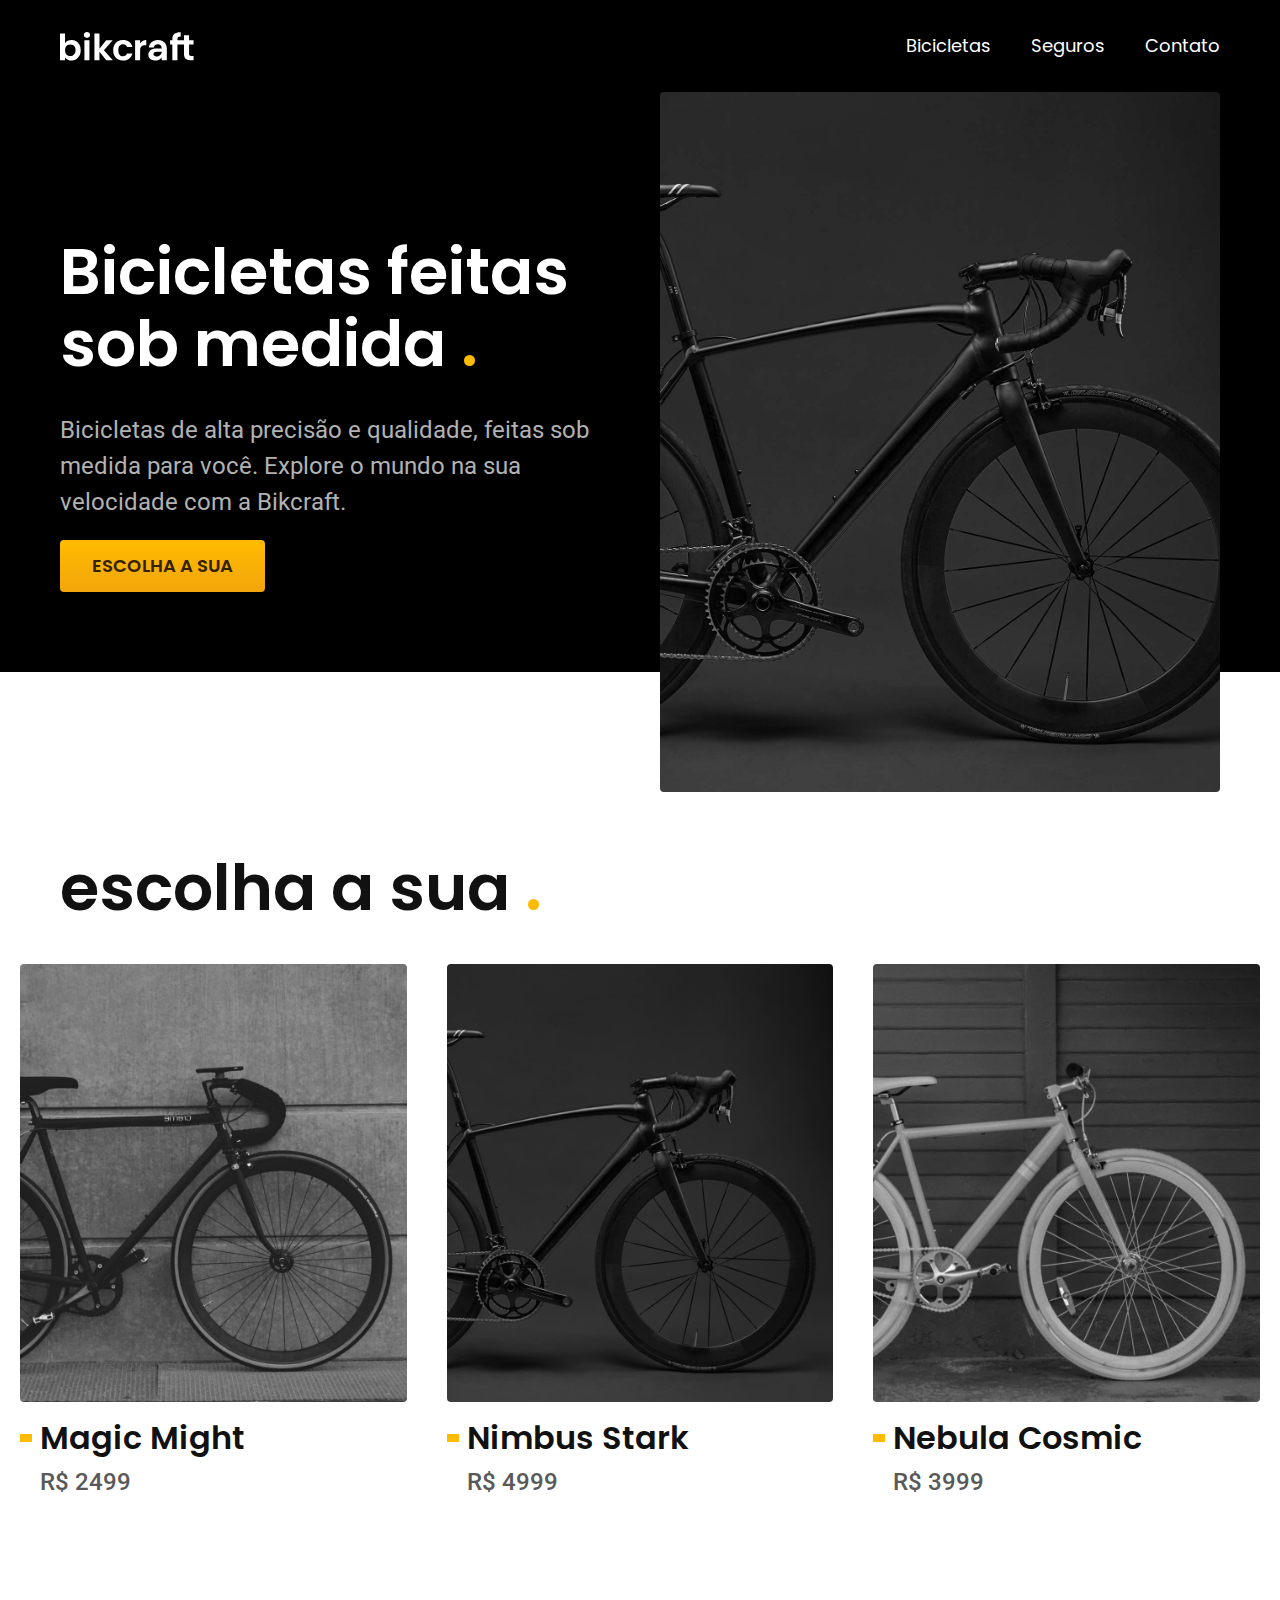
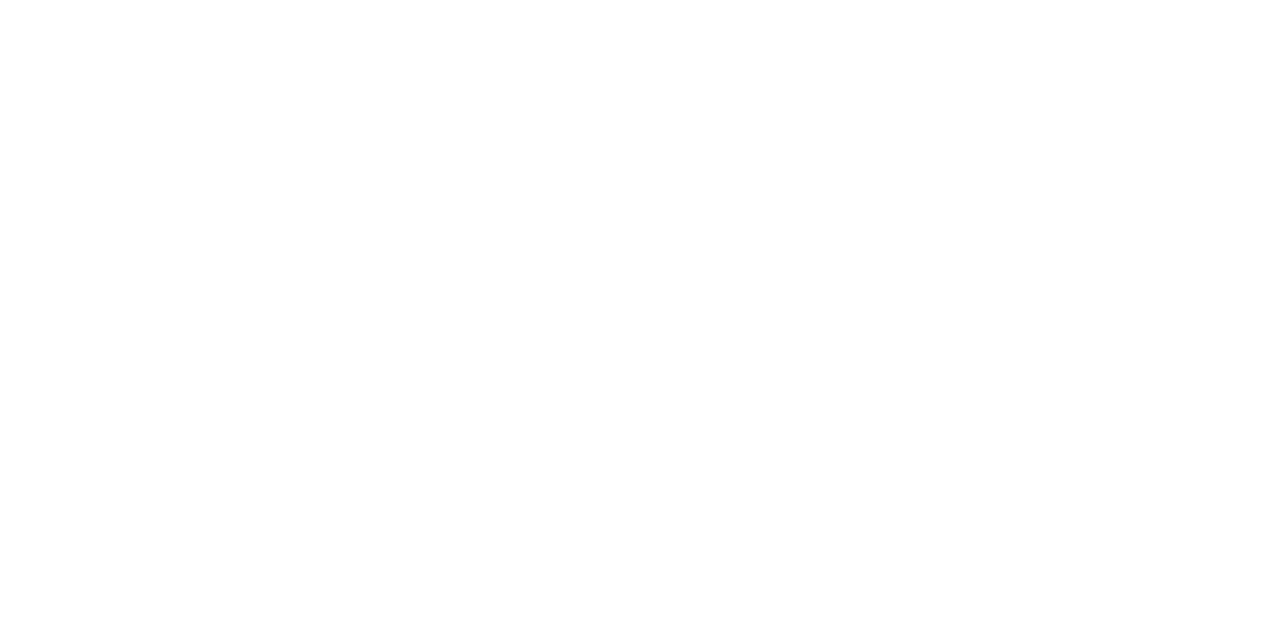
==== index.html @ fbe7e343 "bicicletas-lista & container" ====
<!DOCTYPE html>
<html lang="pt-br">

<head>
  <meta charset="UTF-8">
  <meta http-equiv="X-UA-Compatible" content="IE=edge">
  <meta name="viewport" content="width=device-width, initial-scale=1.0">
  <title>Bikcraft - Bicicletas Elétricas</title>
  <meta name="description" content="Bicicletas elétricas de alta precisão e qualidade, feitas sob medida para você. Explore o mundo na sua velocidade com a Bikcraft.">

  <link rel="stylesheet" href="./css/style.css">

  <link rel="preconnect" href="https://fonts.googleapis.com">
  <link rel="preconnect" href="https://fonts.gstatic.com" crossorigin>
  <link href="https://fonts.googleapis.com/css2?family=Poppins:wght@400;600&family=Roboto:wght@400;500&display=swap" rel="stylesheet">
</head>

<body>
  <header class="header-bg">
    <div class="header container">
      <a href="./">
        <img src="./svg-patrocinio/bikcraft.svg" alt="bikcraft">
      </a>

      <nav aria-label="primaria">
        <ul class="header-menu font-1-m cor-0">
          <li><a href="./bicicletas.html">Bicicletas</a></li>
          <li><a href="./seguros.html">Seguros</a></li>
          <li><a href="./contato.html">Contato</a></li>
        </ul>
      </nav>
    </div>
  </header>

  <main class="introducao-bg">
    <div class="introducao container">
      <div class="introducao-conteudo">
        <h1 class="font-1-xxl cor-0">Bicicletas feitas sob medida <span class="cor-p1">.</span></h1>
        <p class="font-2-l cor-5">Bicicletas de alta precisão e qualidade, feitas sob medida para você. Explore o mundo na sua velocidade com a Bikcraft.</p>
        <a class="botao" href="./bicicletas.html">Escolha a sua</a>
      </div>
      <div>
        <img src="./img-intro/introducao.jpg" alt="Bicicleta elétrica preta">
      </div>
    </div>
  </main>

  <article class="bicicletas-lista">
    <h2 class="container font-1-xxl">escolha a sua <span class="cor-p1">.</span></h2>

    <ul>
      <li>
        <a href="./bicicletas/magic.html">
          <img src="./img-bicicletas/img-bicicletas-home/magic-home.jpg" alt="Bicicleta preta">
          <h3 class="font-1-xl">Magic Might</h3>
          <span class="font-2-m cor-8">R$ 2499</span>
        </a>
      </li>

      <li>
        <a href="./bicicletas/nimbus.html">
          <img src="./img-bicicletas/img-bicicletas-home/nimbus-home.jpg" alt="Bicicleta preta">
          <h3 class="font-1-xl">Nimbus Stark</h3>
          <span class="font-2-m cor-8">R$ 4999</span>
        </a>
      </li>

      <li>
        <a href="./bicicletas/nebula.html">
          <img src="./img-bicicletas/img-bicicletas-home/nebula-home.jpg" alt="Bicicleta preta">
          <h3 class="font-1-xl">Nebula Cosmic</h3>
          <span class="font-2-m cor-8">R$ 3999</span>
        </a>
      </li>
    </ul>
  </article>


</body>

</html>
---- css/style.css ----
@import url(./global/global.css);
@import url(./utilidades/tipografia.css);
@import url(./utilidades/cores.css);
@import url(./global/header.css);
@import url(./home/introducao.css);
@import url(./utilidades/componentes.css);
@import url(./bicicletas/bicicletas-lista.css);
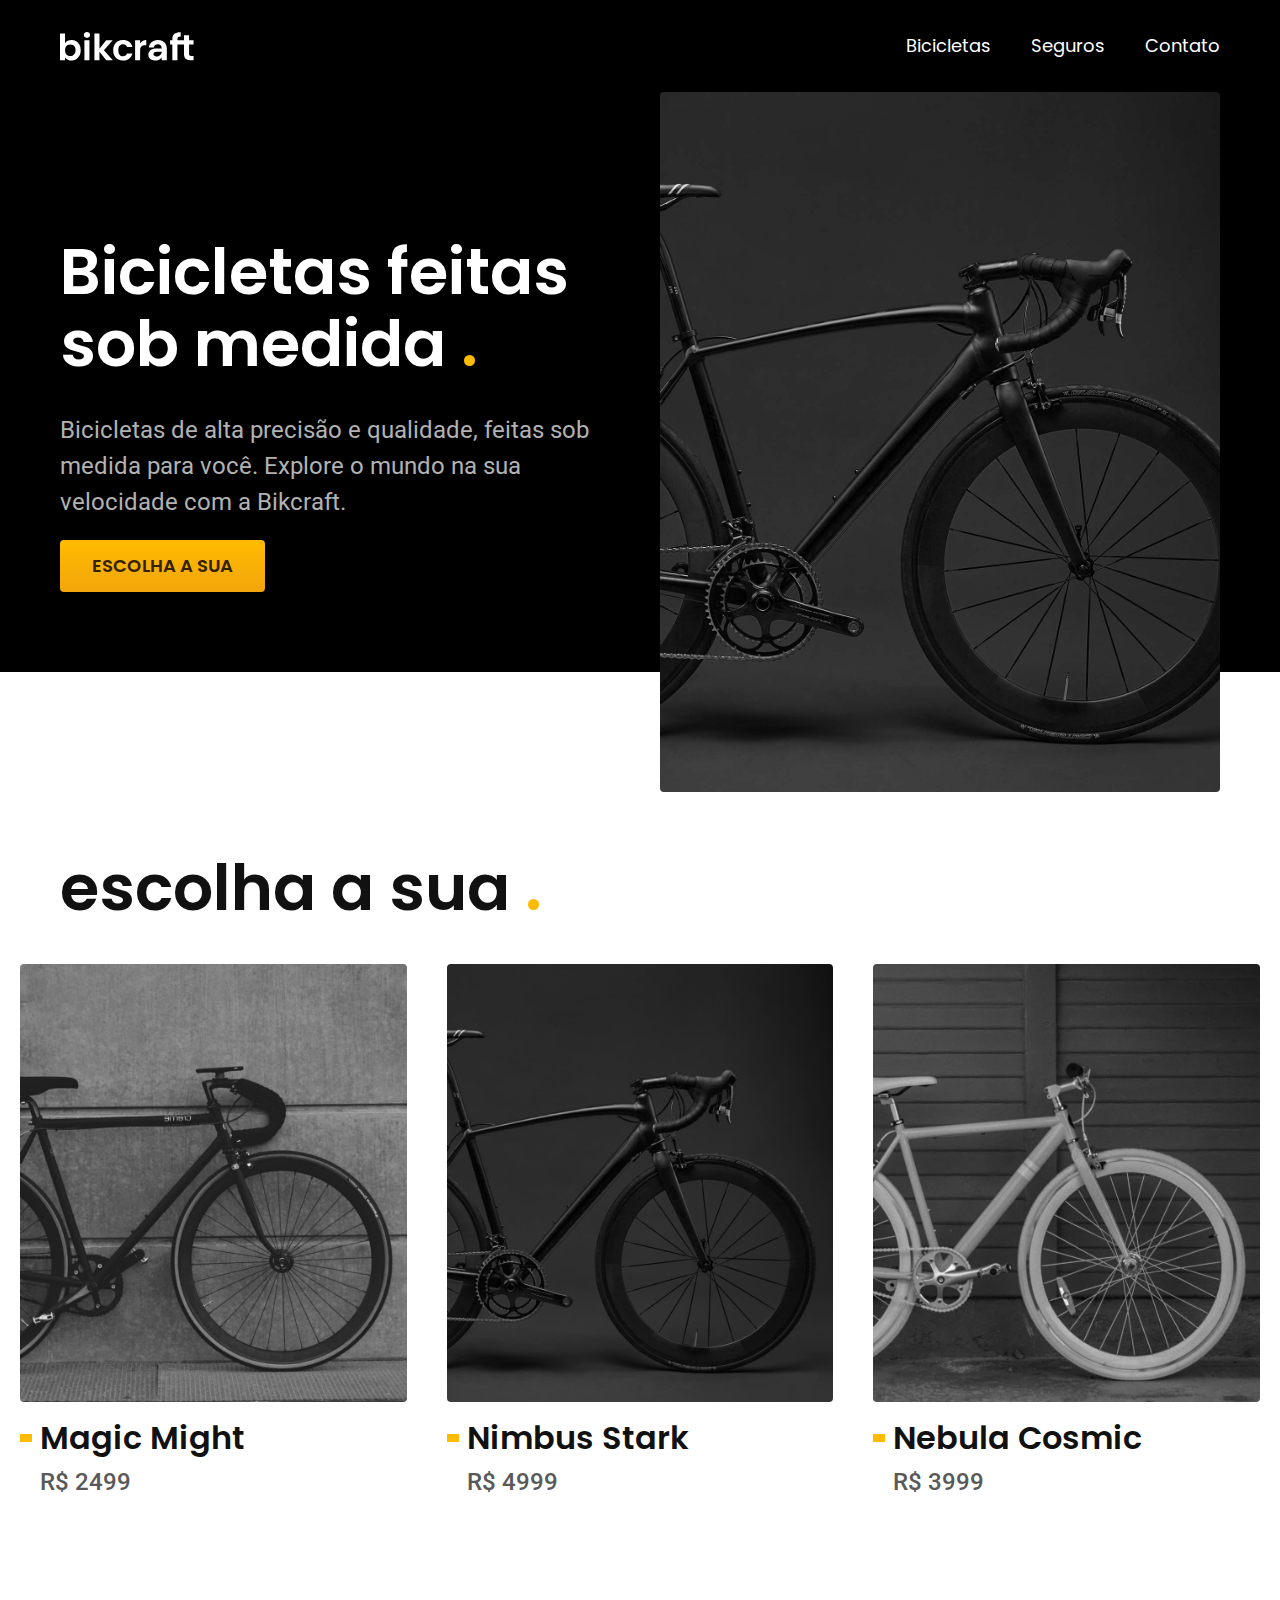
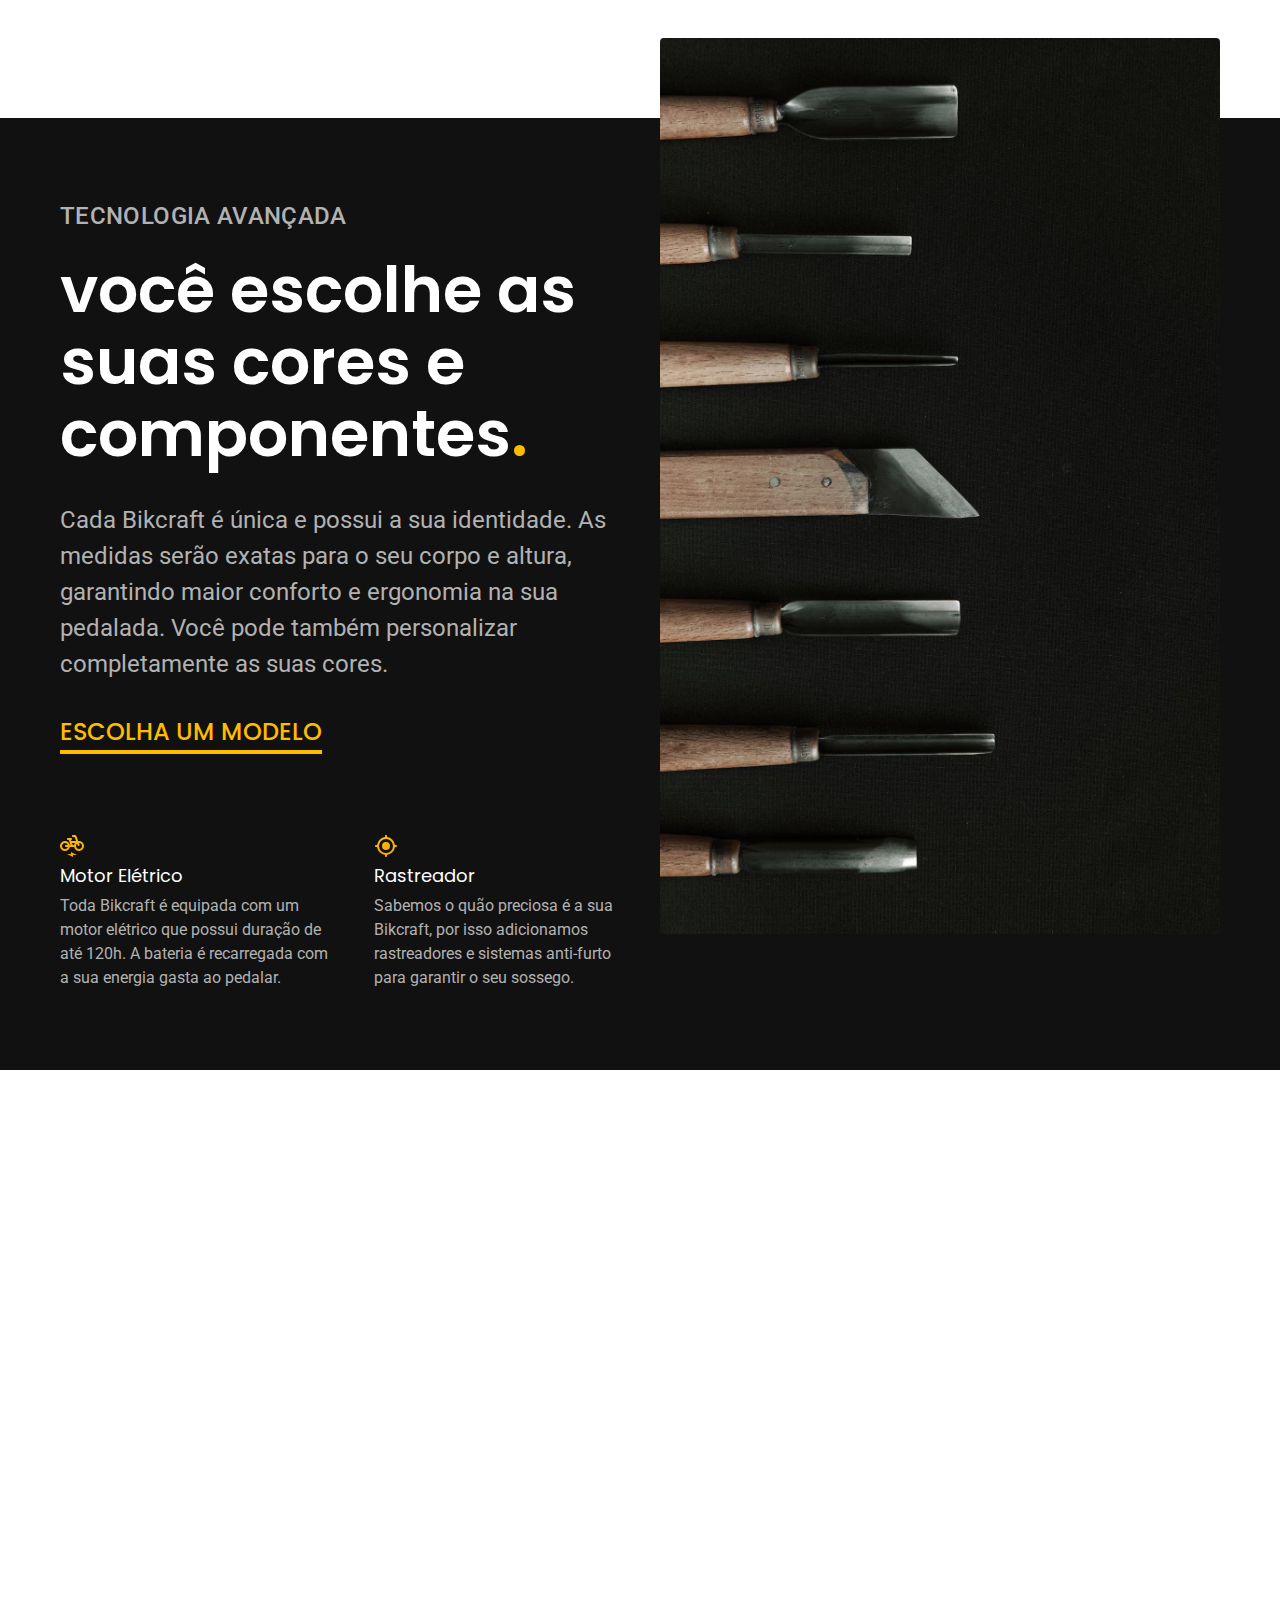
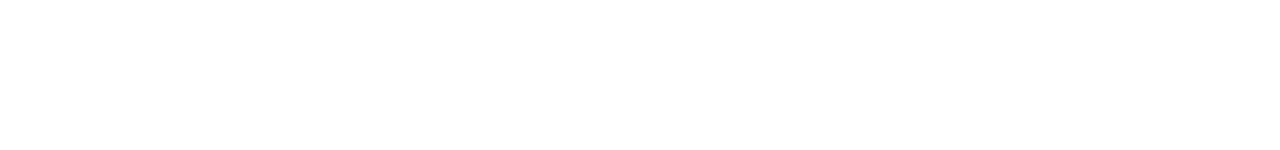
==== commit f34f4478: "tecnologia-1&2" ====
--- a/index.html
+++ b/index.html
@@ -75,6 +75,33 @@
     </ul>
   </article>
 
+  <article class="tecnologia-bg">
+    <div class="tecnologia container">
+      <div class="tecnologia-conteudo">
+        <span class="font-2-l-b cor-5">Tecnologia Avançada</span>
+        <h2 class="font-1-xxl cor-0">você escolhe as suas cores e componentes<span class="cor-p1">.</span></h2>
+        <p class="font-2-l cor-5">Cada Bikcraft é única e possui a sua identidade. As medidas serão exatas para o seu corpo e altura, garantindo maior conforto e ergonomia na sua pedalada. Você pode também personalizar completamente as suas cores.</p>
+        <a class="link" href="./bicicletas.html">Escolha um modelo</a>
+
+        <div class="tecnologia-vantagns">
+          <div>
+            <img src="./svg-icone-vantagens/eletrica.svg" alt="">
+            <h3 class="font-1-m cor-0">Motor Elétrico</h3>
+            <p class="font-2-s cor-5">Toda Bikcraft é equipada com um motor elétrico que possui duração de até 120h. A bateria é recarregada com a sua energia gasta ao pedalar.</p>
+          </div>
+          <div>
+            <img src="./svg-icone-vantagens/rastreador.svg" alt="">
+            <h3 class="font-1-m cor-0">Rastreador</h3>
+            <p class="font-2-s cor-5">Sabemos o quão preciosa é a sua Bikcraft, por isso adicionamos rastreadores e sistemas anti-furto para garantir o seu sossego.</p>
+          </div>
+        </div>
+      </div>
+
+      <div class="tecnologia-imagem">
+        <img src="./img-intro/tecnologia.jpg" alt="">
+      </div>
+    </div>
+  </article>
 
 </body>
 
--- a/css/style.css
+++ b/css/style.css
@@ -5,3 +5,5 @@
 @import url(./home/introducao.css);
 @import url(./utilidades/componentes.css);
 @import url(./bicicletas/bicicletas-lista.css);
+@import url(./home/tecnologia.css);
+
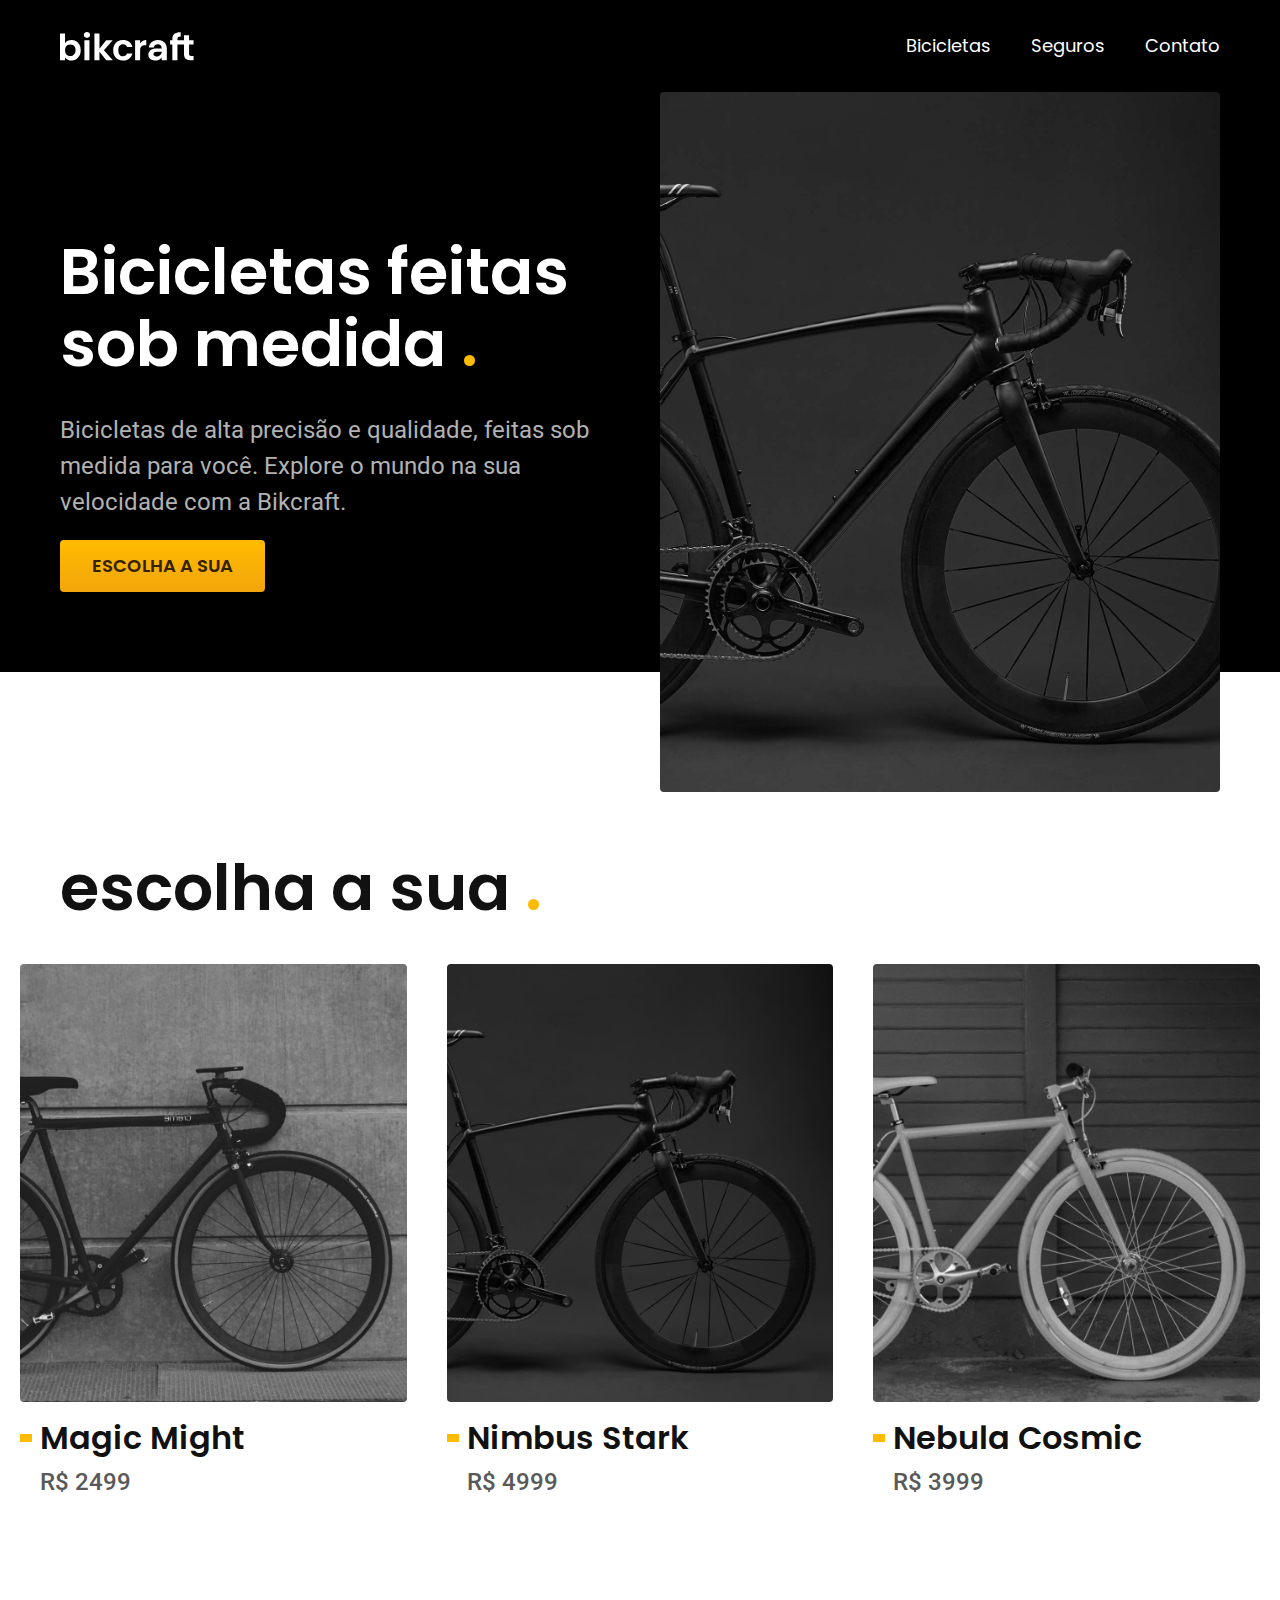
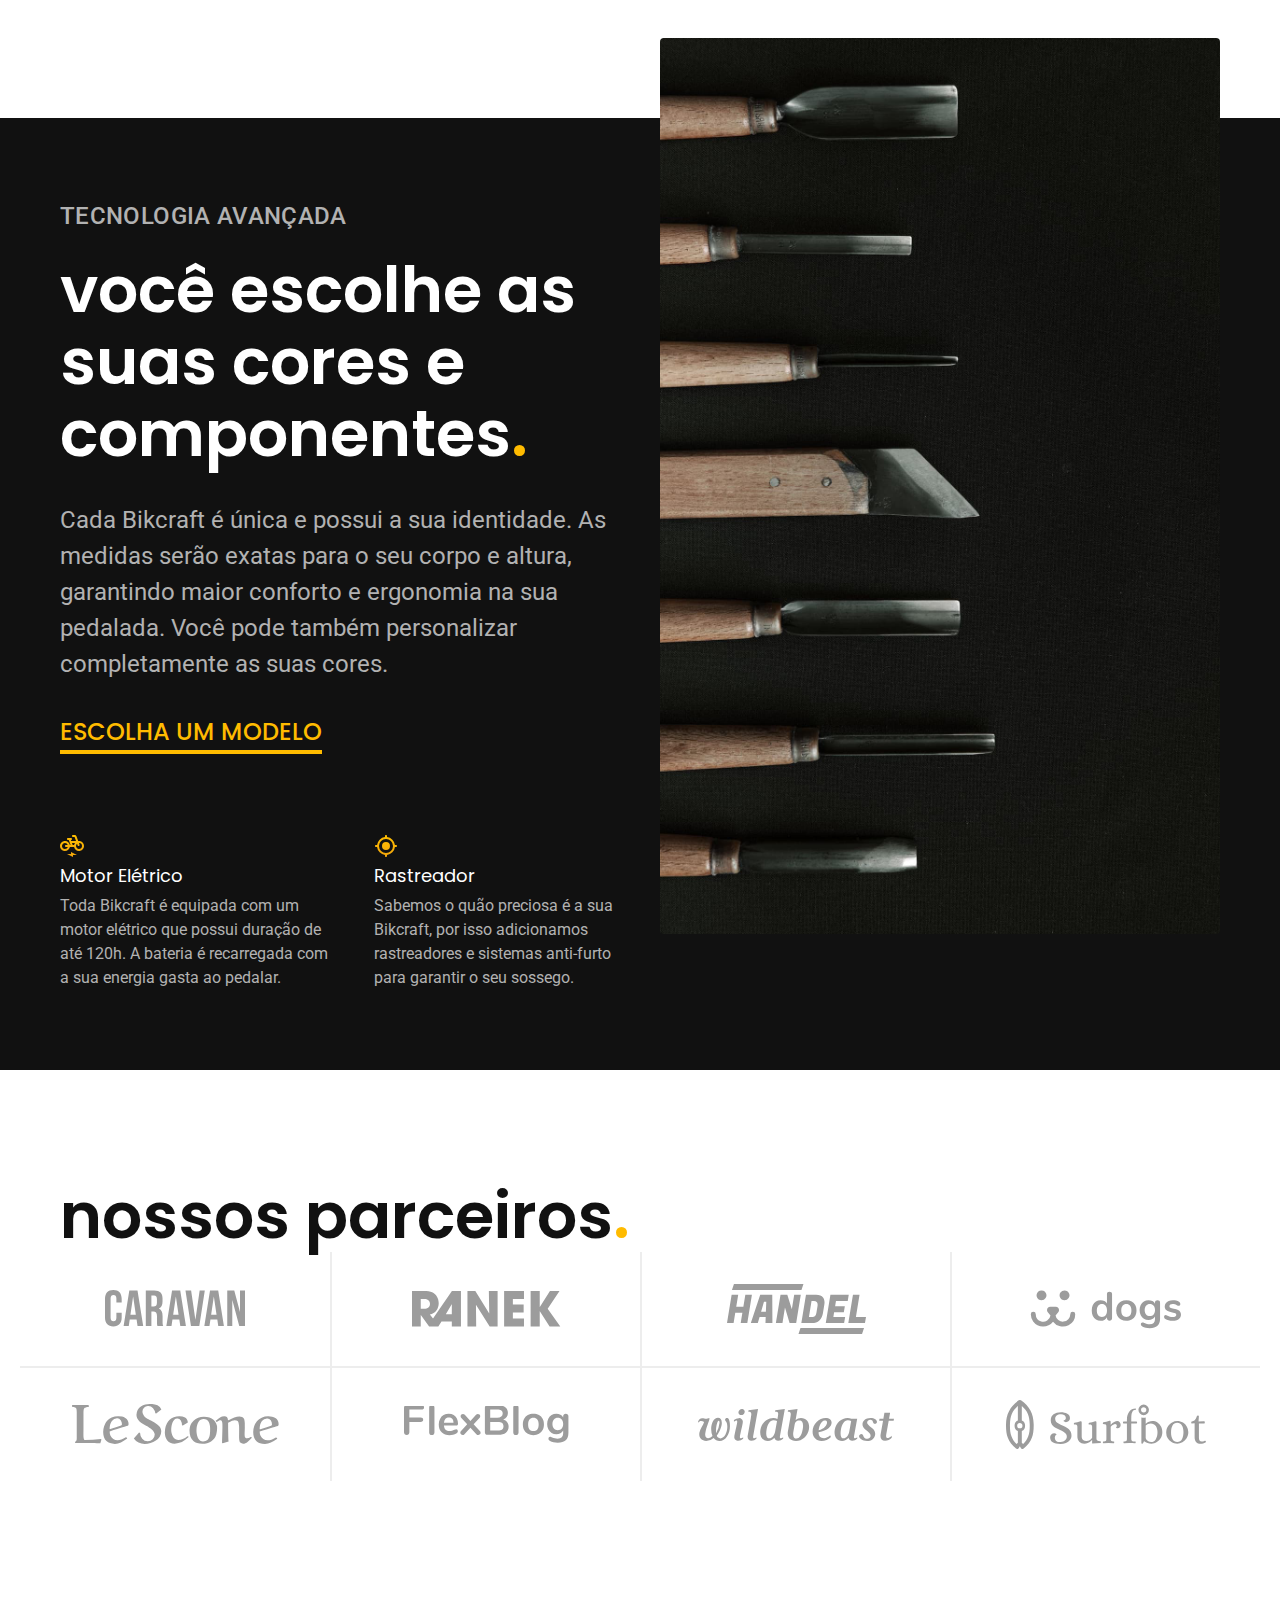
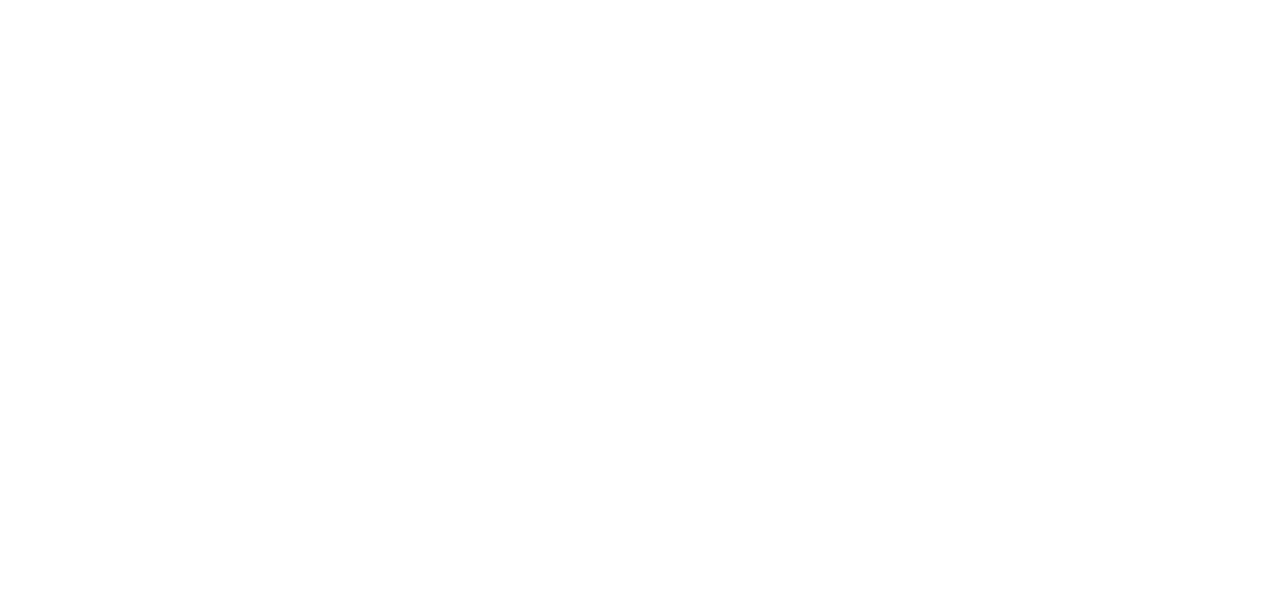
==== commit 219b2aeb: "parceiros" ====
--- a/index.html
+++ b/index.html
@@ -103,6 +103,20 @@
     </div>
   </article>
 
+  <section class="parceiros" aria-label="nossos parceiros">
+    <h2 class="container font-1-xxl">nossos parceiros<span class="cor-p1">.</span></h2>
+    <ul>
+      <li><img src="./svg-patrocinio/caravan.svg" alt="caravan"></li>
+      <li><img src="./svg-patrocinio/ranek.svg" alt="ranek"></li>
+      <li><img src="./svg-patrocinio/handel.svg" alt="handel"></li>
+      <li><img src="./svg-patrocinio/dogs.svg" alt="dogs"></li>
+      <li><img src="./svg-patrocinio/lescone.svg" alt="lescone"></li>
+      <li><img src="./svg-patrocinio/flexblog.svg" alt="flexblog"></li>
+      <li><img src="./svg-patrocinio/wildbeast.svg" alt="wildbeast"></li>
+      <li><img src="./svg-patrocinio/surfbot.svg" alt="surfbot"></li>
+    </ul>
+  </section>
+
 </body>
 
 </html>--- a/css/style.css
+++ b/css/style.css
@@ -6,4 +6,4 @@
 @import url(./utilidades/componentes.css);
 @import url(./bicicletas/bicicletas-lista.css);
 @import url(./home/tecnologia.css);
-
+@import url(./home/parceiros.css);
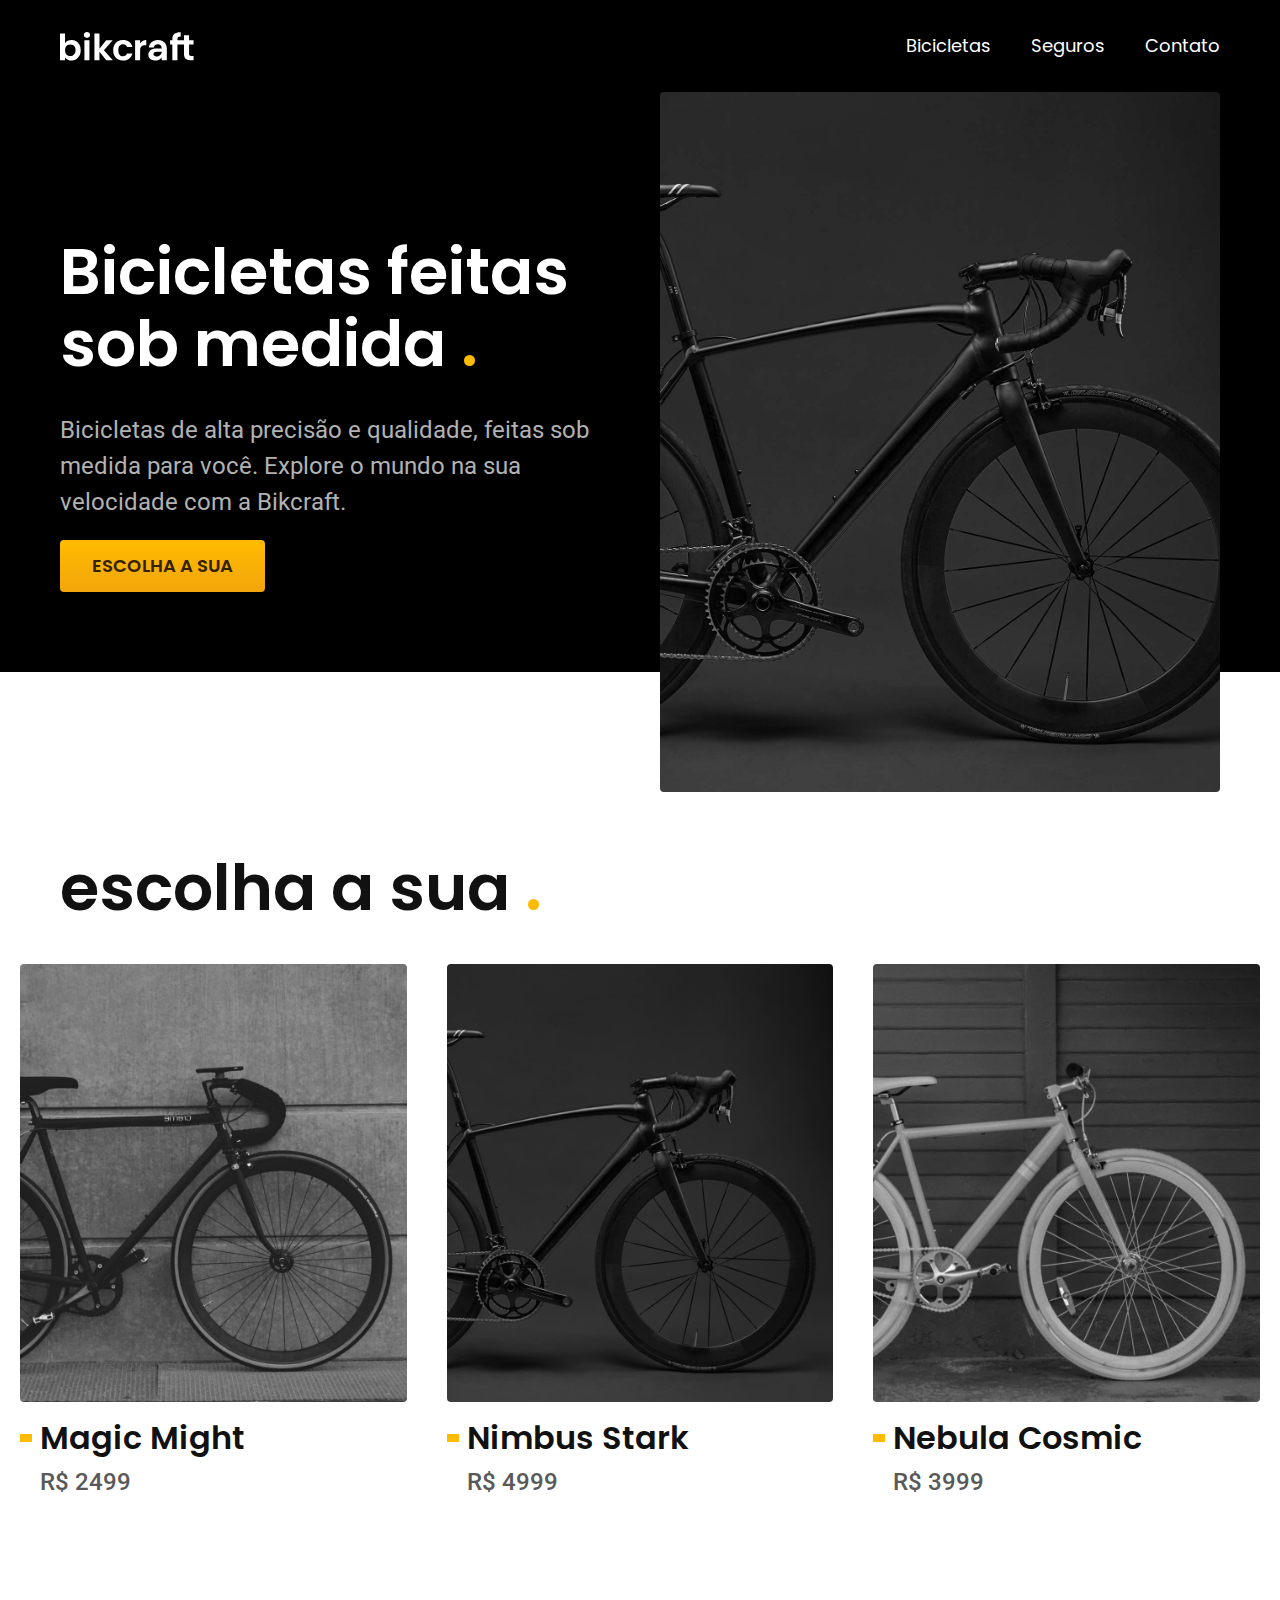
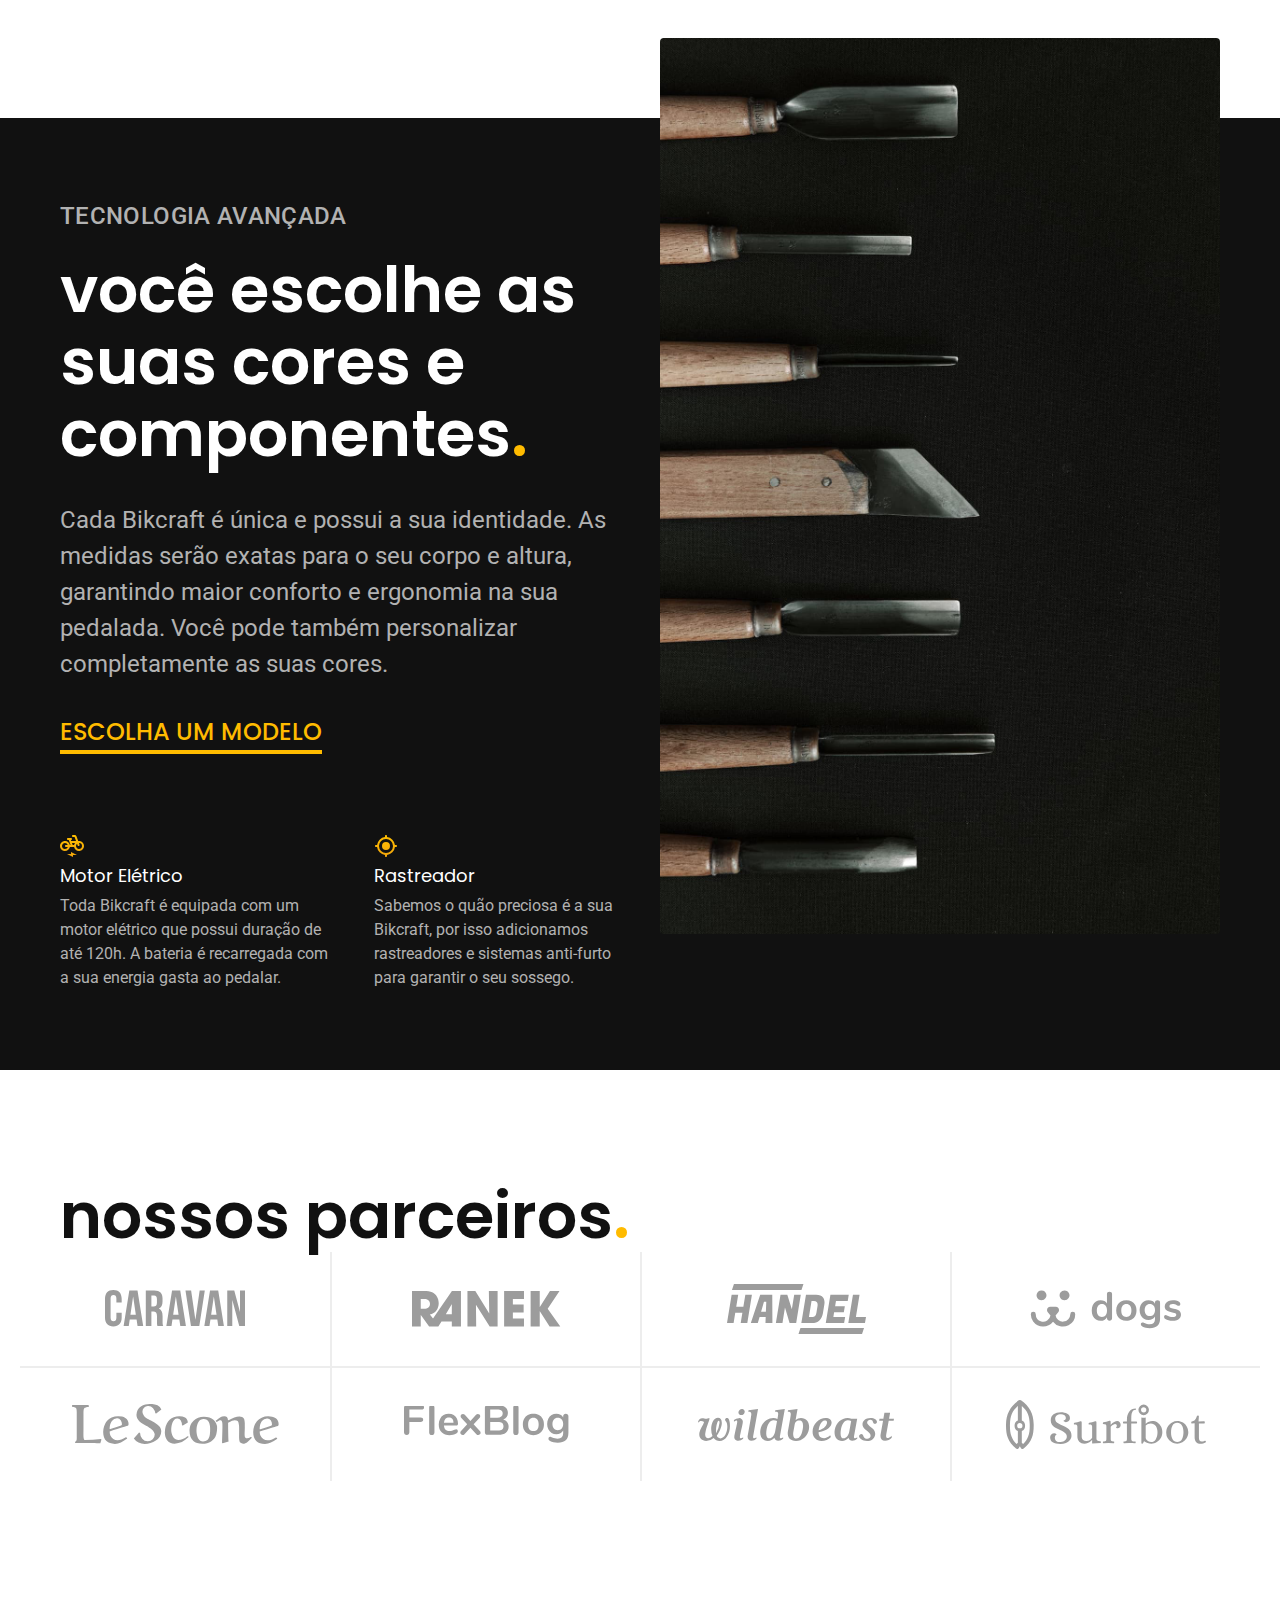
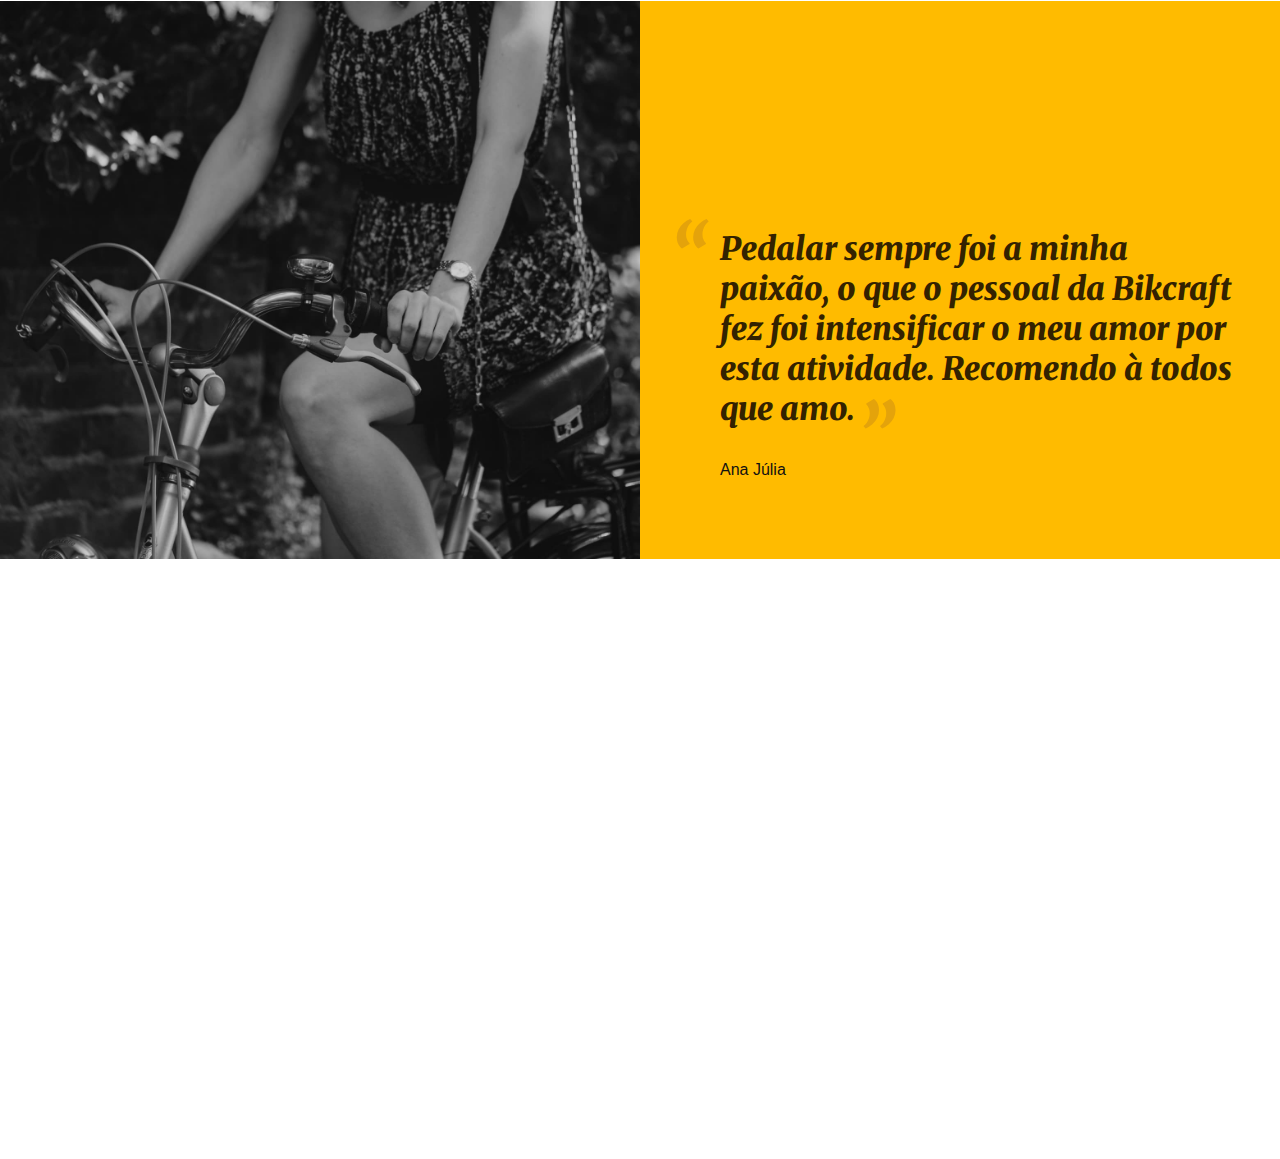
==== commit d5a7516f: "depoimento" ====
--- a/index.html
+++ b/index.html
@@ -12,7 +12,8 @@
 
   <link rel="preconnect" href="https://fonts.googleapis.com">
   <link rel="preconnect" href="https://fonts.gstatic.com" crossorigin>
-  <link href="https://fonts.googleapis.com/css2?family=Poppins:wght@400;600&family=Roboto:wght@400;500&display=swap" rel="stylesheet">
+  <link href="https://fonts.googleapis.com/css2?family=Merriweather:ital,wght@1,900&family=Poppins:wght@400;600&family=Roboto:wght@400;500&display=swap" rel="stylesheet">
+
 </head>
 
 <body>
@@ -117,6 +118,19 @@
     </ul>
   </section>
 
+  <section class="depoimento" aria-label="depoimento">
+    <div>
+      <img src="./img-intro/depoimento.jpg" alt="pesso pedalando uma bicicleta bikcraft">
+    </div>
+
+    <div class="depoimento-conteudo">
+      <blockquote class="font-1-xl cor-p5">
+        <p>Pedalar sempre foi a minha paixão, o que o pessoal da Bikcraft fez foi intensificar o meu amor por esta atividade. Recomendo à todos que amo.</p>
+      </blockquote>
+      <span font-1-mb cor-p4>Ana Júlia</span>
+    </div>
+  </section>
+
 </body>
 
 </html>--- a/css/style.css
+++ b/css/style.css
@@ -7,3 +7,4 @@
 @import url(./bicicletas/bicicletas-lista.css);
 @import url(./home/tecnologia.css);
 @import url(./home/parceiros.css);
+@import url(./home/depoimento.css);
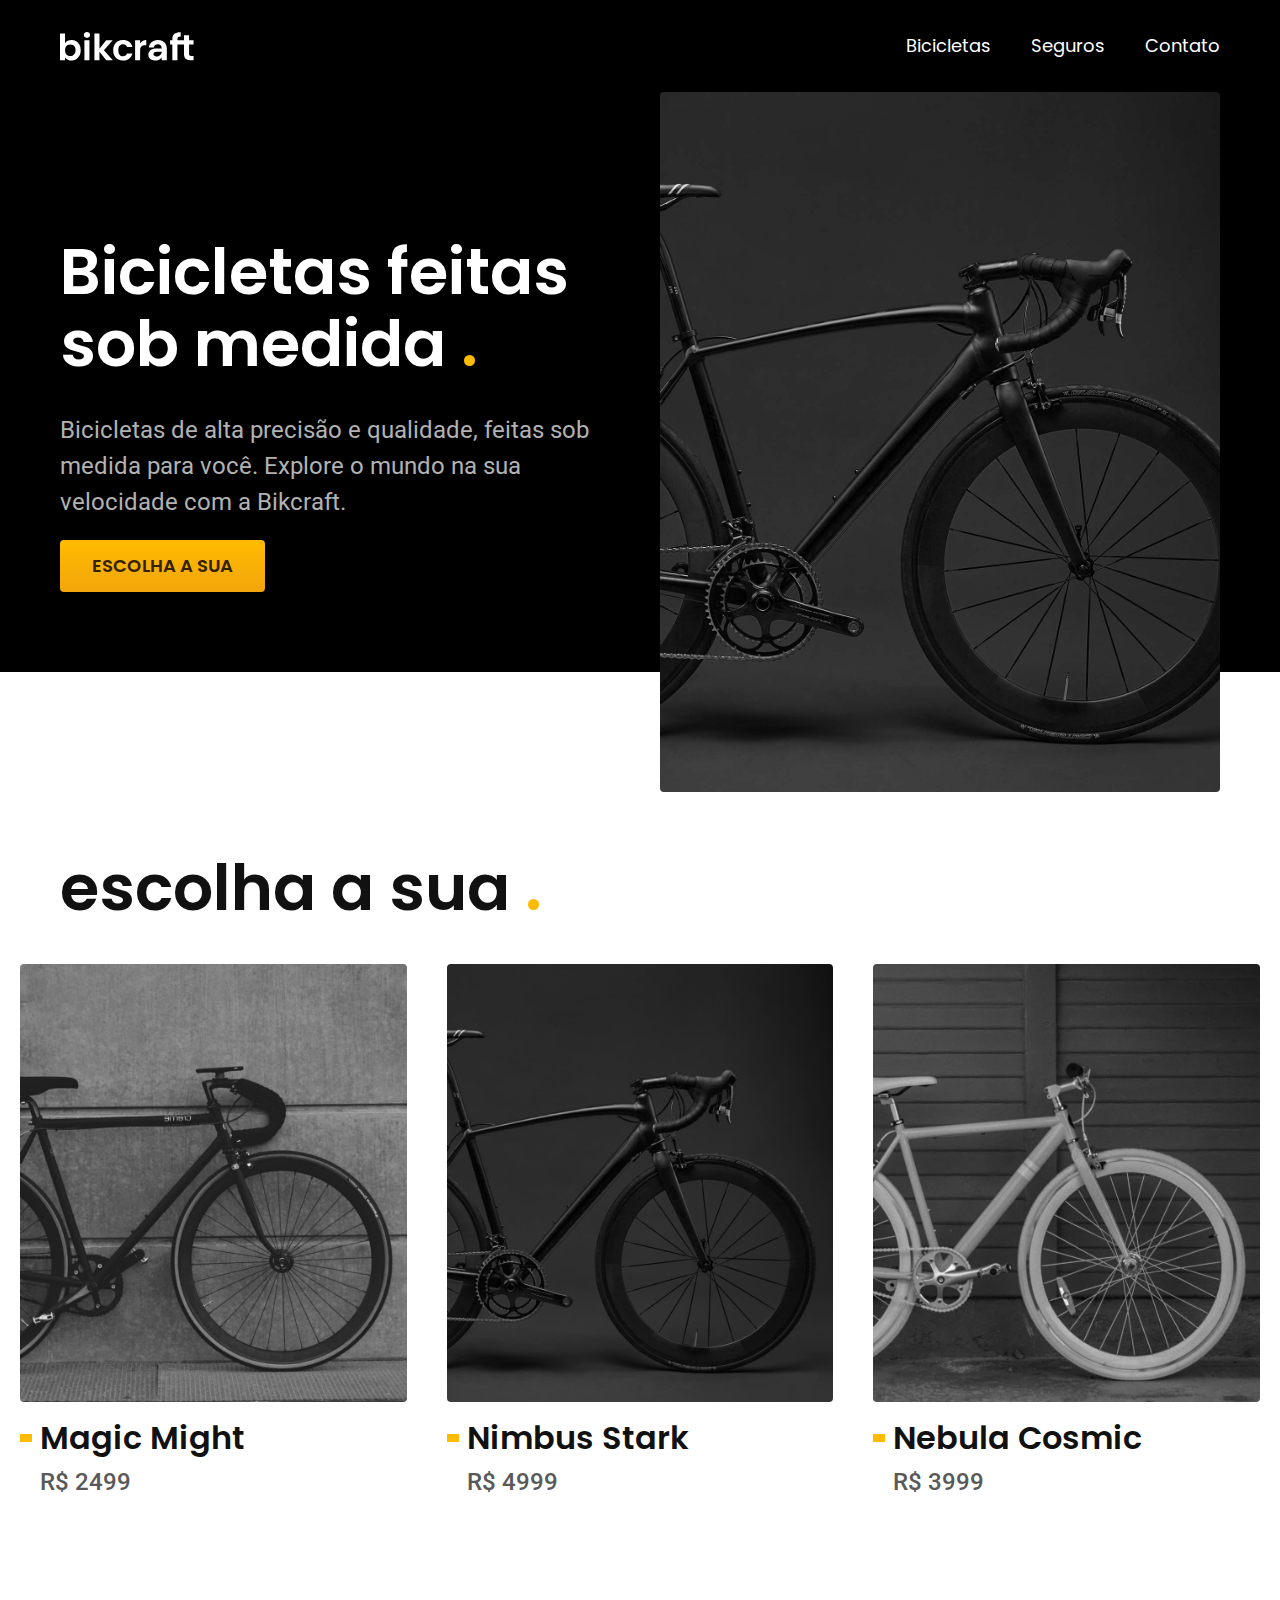
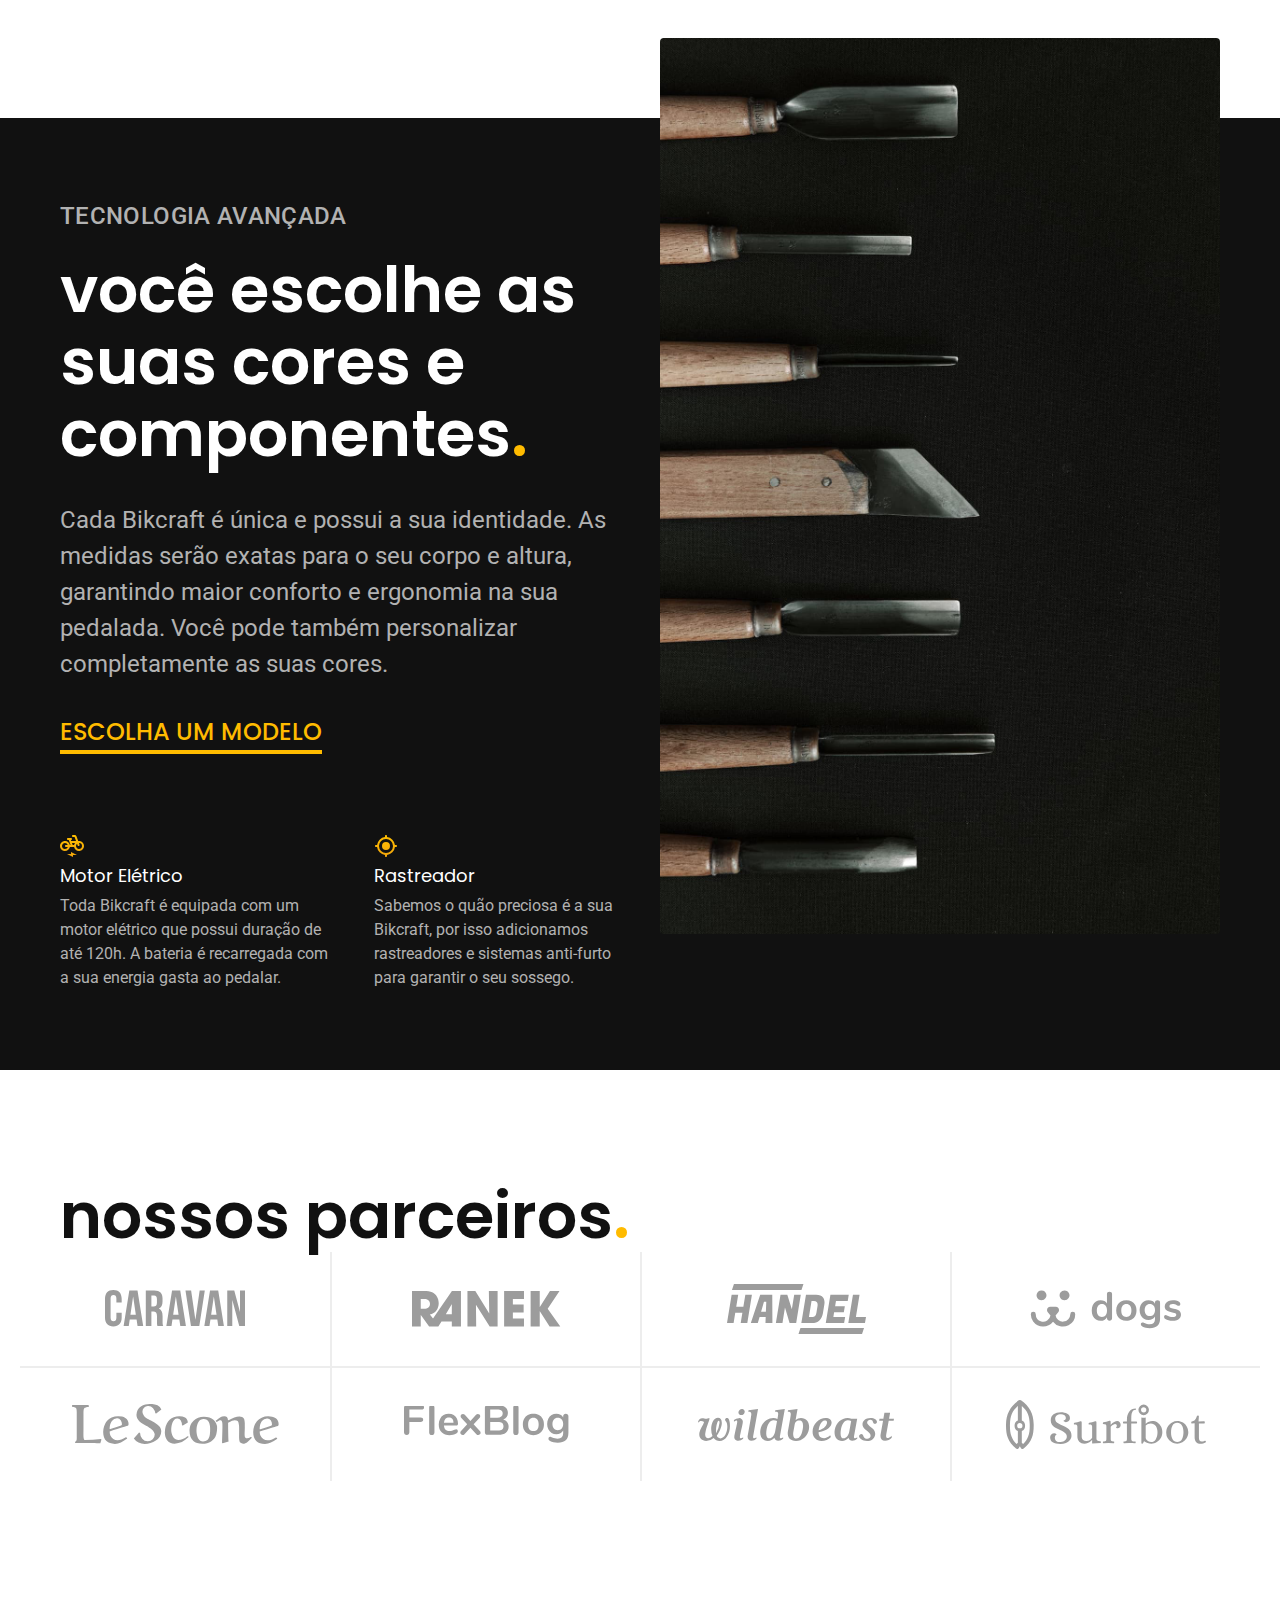
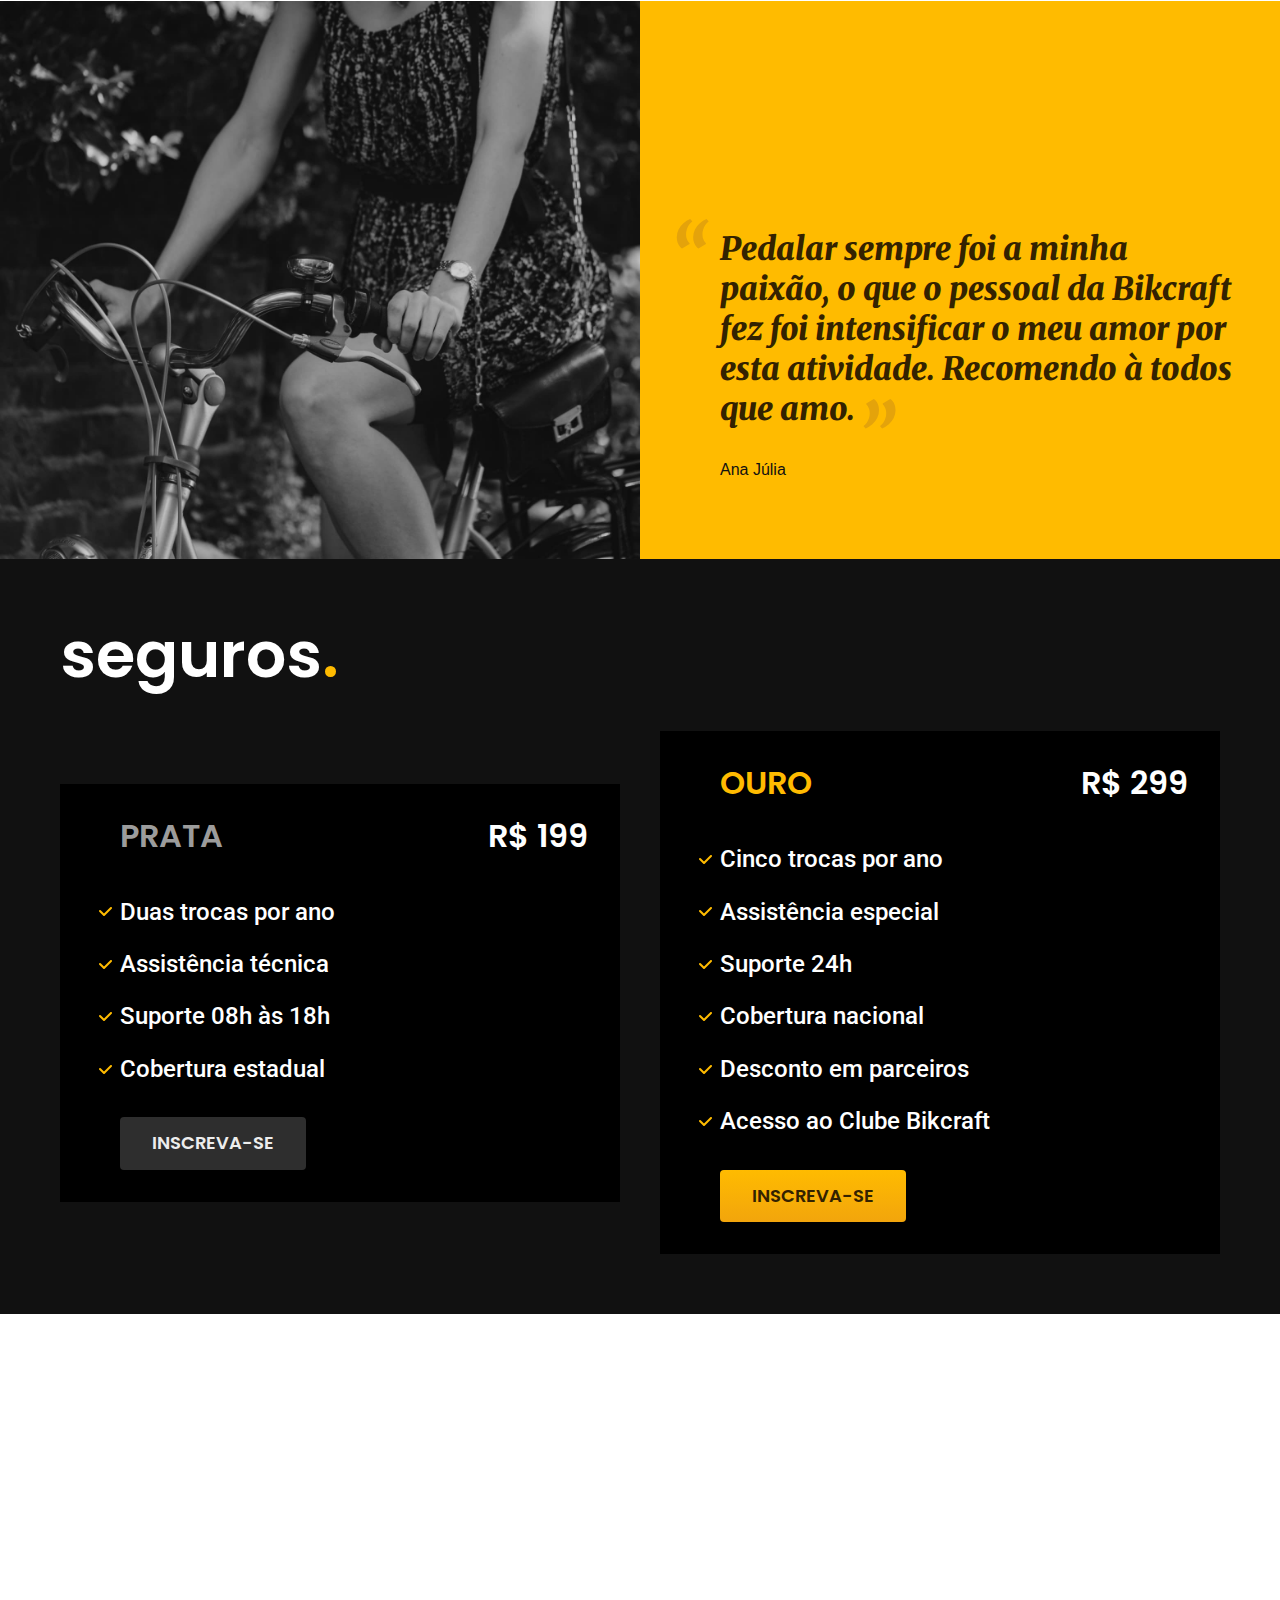
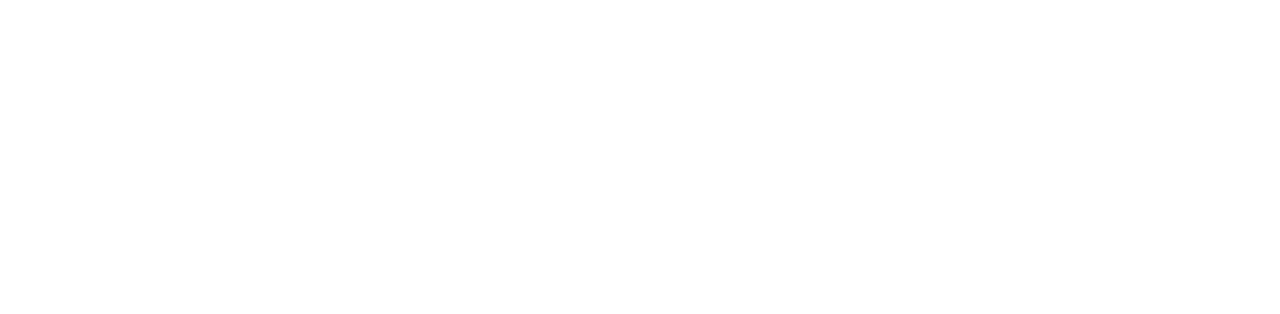
==== commit d81754ee: "seguros" ====
--- a/index.html
+++ b/index.html
@@ -131,6 +131,37 @@
     </div>
   </section>
 
+  <article class="seguros-bg">
+    <div class="seguros container">
+      <h2 class="font-1-xxl cor-0">seguros<span class="cor-p1">.</span></h2>
+      <div class="seguros-item">
+        <h3 class="font-1-xl cor-6">PRATA</h3>
+        <span class="font-1-xl cor-0">R$ 199 <span class=" font-1-xs cor-6>mensal"></span></span>
+        <ul class="font-2-m cor-0">
+          <li>Duas trocas por ano</li>
+          <li>Assistência técnica</li>
+          <li>Suporte 08h às 18h</li>
+          <li>Cobertura estadual</li>
+        </ul>
+        <a class="botao secundario" href="./orcamento.html">Inscreva-se</a>
+      </div>
+
+      <div class="seguros-item">
+        <h3 class="font-1-xl cor-p1">OURO</h3>
+        <span class="font-1-xl cor-0">R$ 299 <span class=" font-1-xs cor-6>mensal"></span></span>
+        <ul class="font-2-m cor-0">
+          <li>Cinco trocas por ano</li>
+          <li>Assistência especial</li>
+          <li>Suporte 24h</li>
+          <li>Cobertura nacional</li>
+          <li>Desconto em parceiros</li>
+          <li>Acesso ao Clube Bikcraft</li>
+        </ul>
+        <a class="botao" href="./orcamento.html">Inscreva-se</a>
+      </div>
+    </div>
+  </article>
+
 </body>
 
 </html>--- a/css/style.css
+++ b/css/style.css
@@ -8,3 +8,4 @@
 @import url(./home/tecnologia.css);
 @import url(./home/parceiros.css);
 @import url(./home/depoimento.css);
+@import url(./seguros/seguros.css);
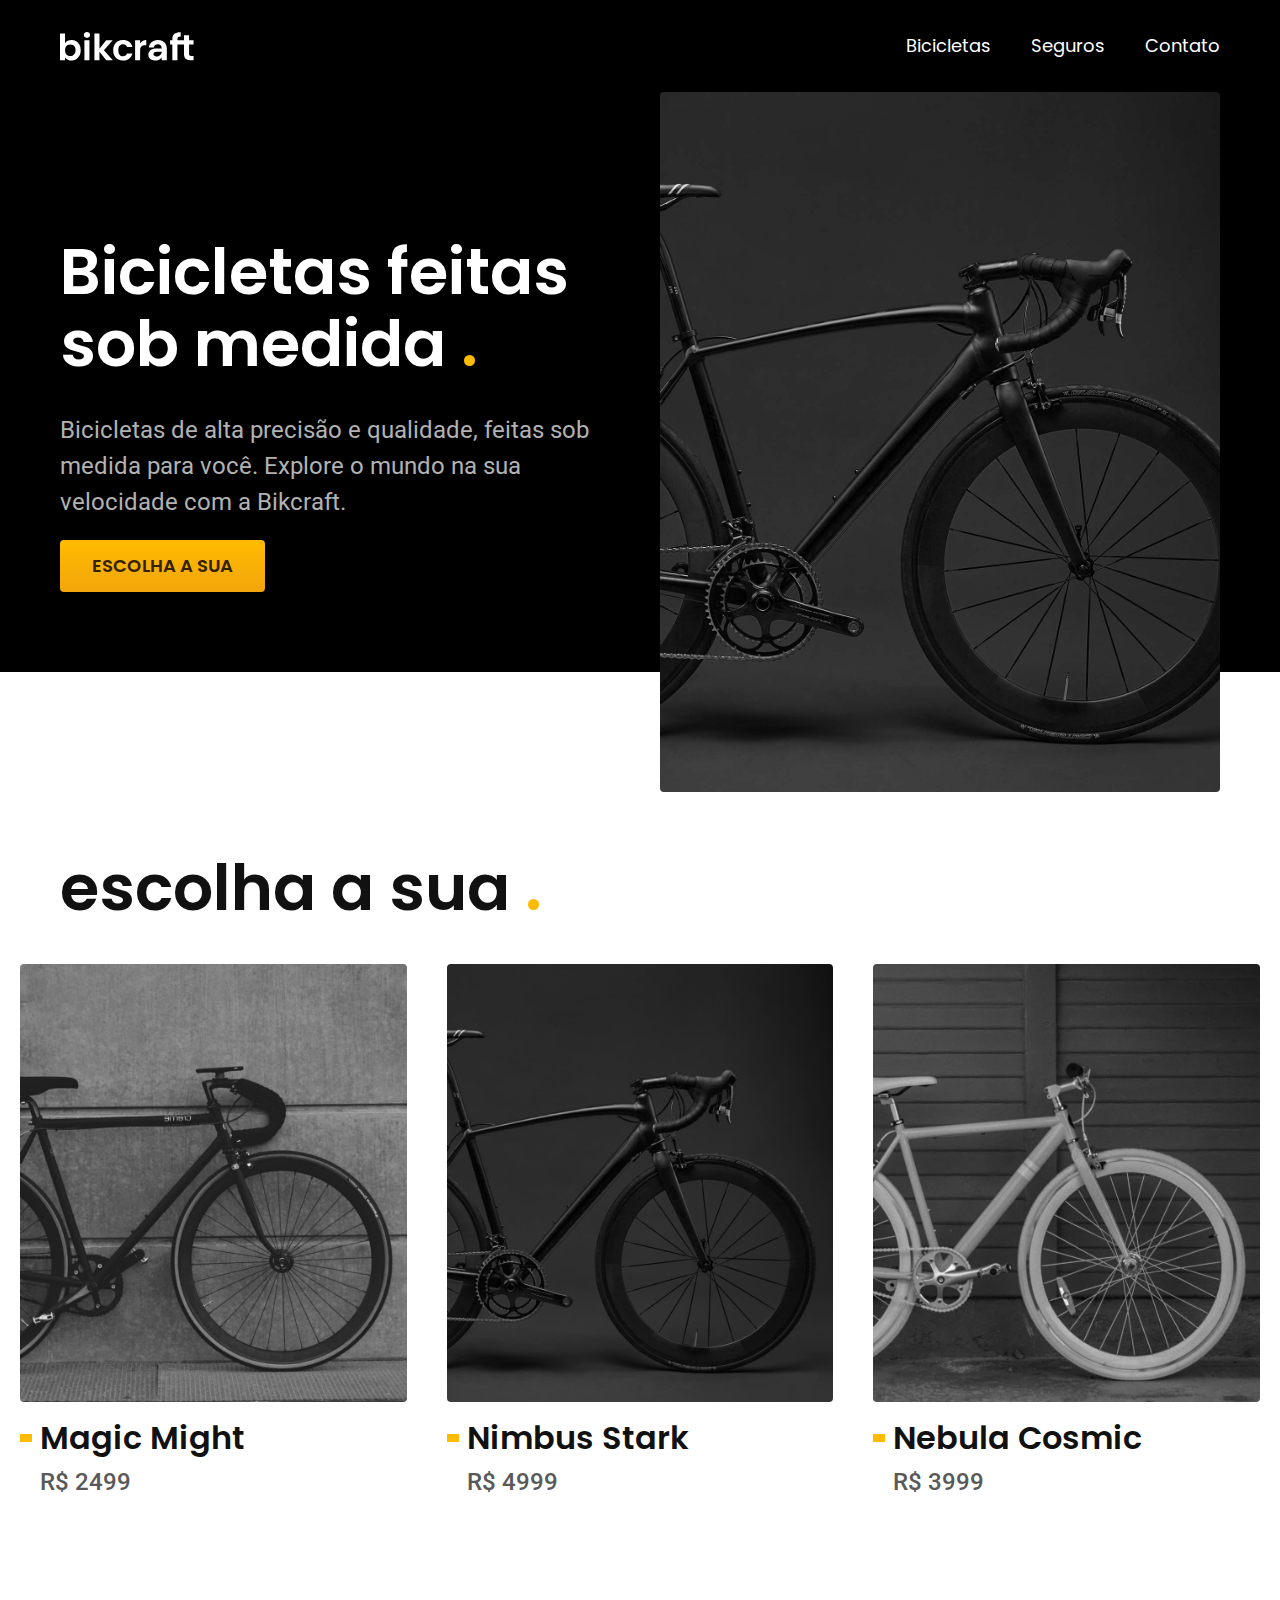
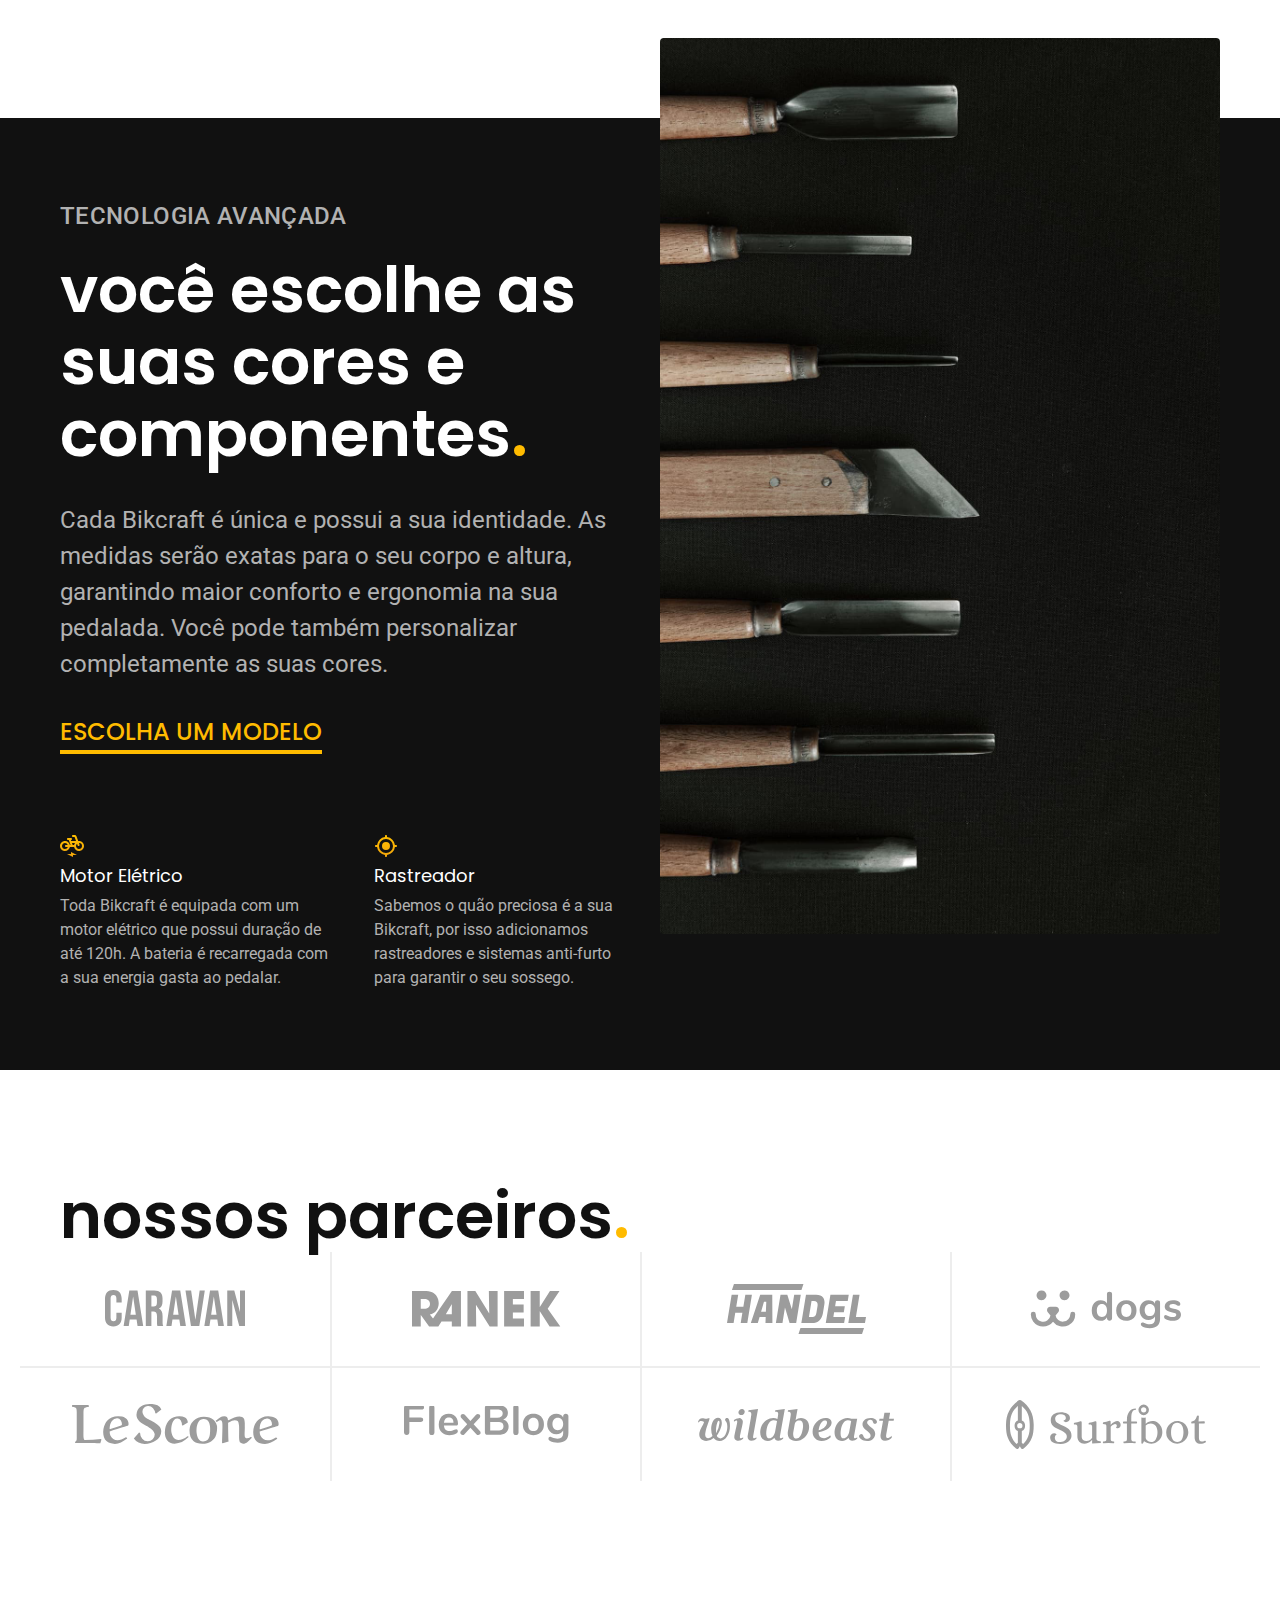
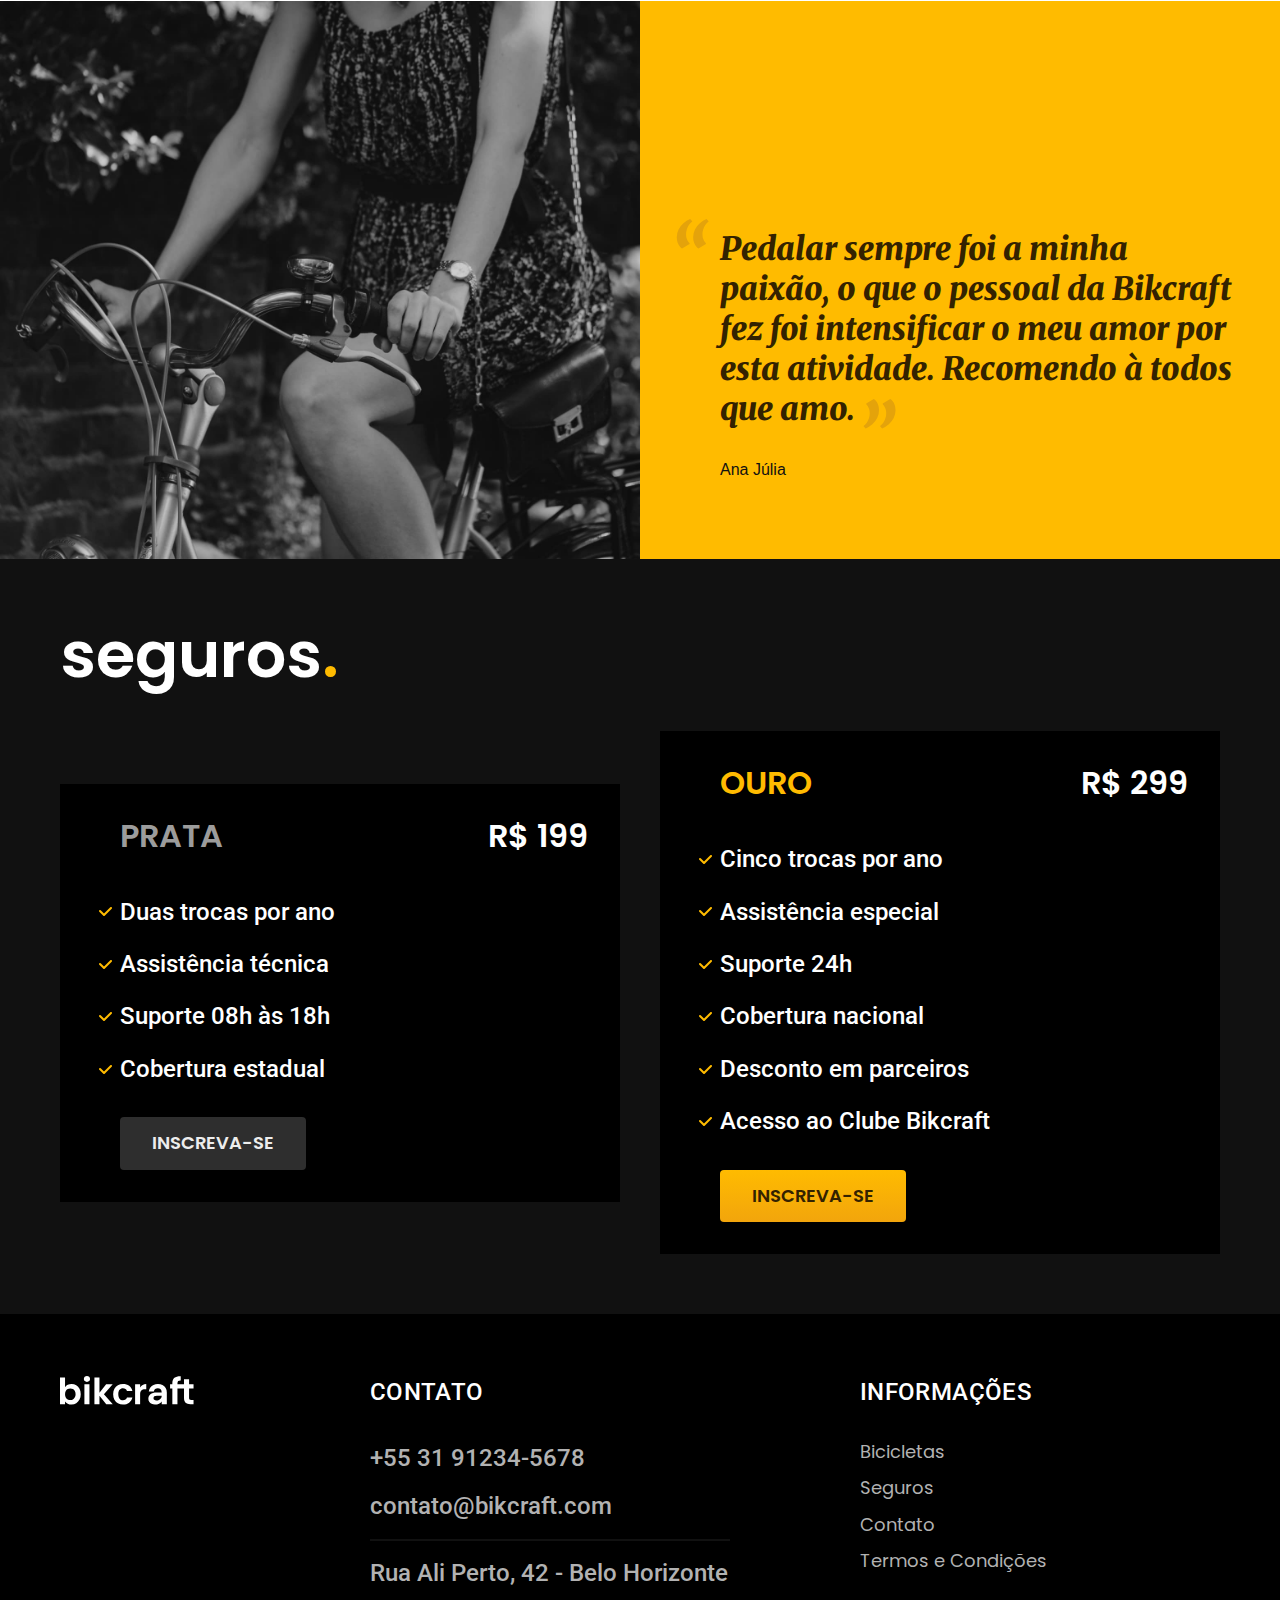
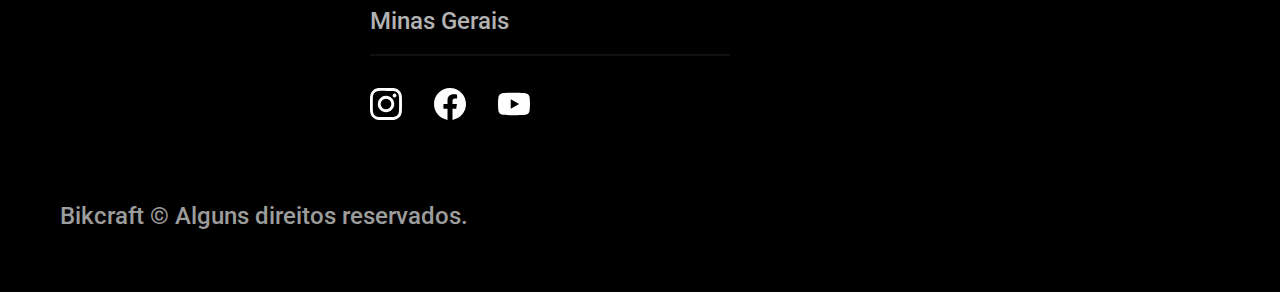
==== commit fa1cf554: "footer" ====
--- a/index.html
+++ b/index.html
@@ -162,6 +162,44 @@
     </div>
   </article>
 
+  <footer class="footer-bg">
+    <div class="footer container">
+      <img src="./svg-patrocinio/bikcraft.svg" alt="Bikcraft">
+      <div class="footer-contato">
+        <h3 class="font-2-l-b cor-0">Contato </h3>
+        <ul class="cor-5 font-2-m">
+          <li><a href="tell:+5531912345678">+55 31 91234-5678</a></li>
+          <li><a href="mailto:contato@bikcraft.com">contato@bikcraft.com</a></li>
+          <li>Rua Ali Perto, 42 - Belo Horizonte</li>
+          <li>Minas Gerais</li>
+        </ul>
+        <div class="footer-redes">
+          <a href="./">
+            <img src="./svg-icone-info/instagram.svg" alt="Instagram">
+          </a>
+          <a href=" ./">
+            <img src="./svg-icone-info/facebook.svg" alt="Facebook">
+          </a>
+          <a href=" ./">
+            <img src="./svg-icone-info/youtube.svg" alt="YouTube">
+          </a>
+        </div>
+      </div>
+      <div class="footer-informacoes">
+        <h3 class="font-2-l-b cor-0">Informações</h3>
+        <nav>
+          <ul class="font-1-m cor-5">
+            <li><a href="./bicicletas.html">Bicicletas</a></li>
+            <li><a href="./seguros.html">Seguros</a></li>
+            <li><a href="./contato.html">Contato</a></li>
+            <li><a href="./termos.html">Termos e Condições</a></li>
+          </ul>
+        </nav>
+      </div>
+      <p class="footer-copy font-2-m cor-6">Bikcraft © Alguns direitos reservados.</p>
+    </div>
+  </footer>
+
 </body>
 
 </html>--- a/css/style.css
+++ b/css/style.css
@@ -2,10 +2,11 @@
 @import url(./utilidades/tipografia.css);
 @import url(./utilidades/cores.css);
 @import url(./global/header.css);
+@import url(./global/footer.css);
+@import url(./utilidades/componentes.css);
 @import url(./home/introducao.css);
-@import url(./utilidades/componentes.css);
-@import url(./bicicletas/bicicletas-lista.css);
 @import url(./home/tecnologia.css);
 @import url(./home/parceiros.css);
 @import url(./home/depoimento.css);
+@import url(./bicicletas/bicicletas-lista.css);
 @import url(./seguros/seguros.css);
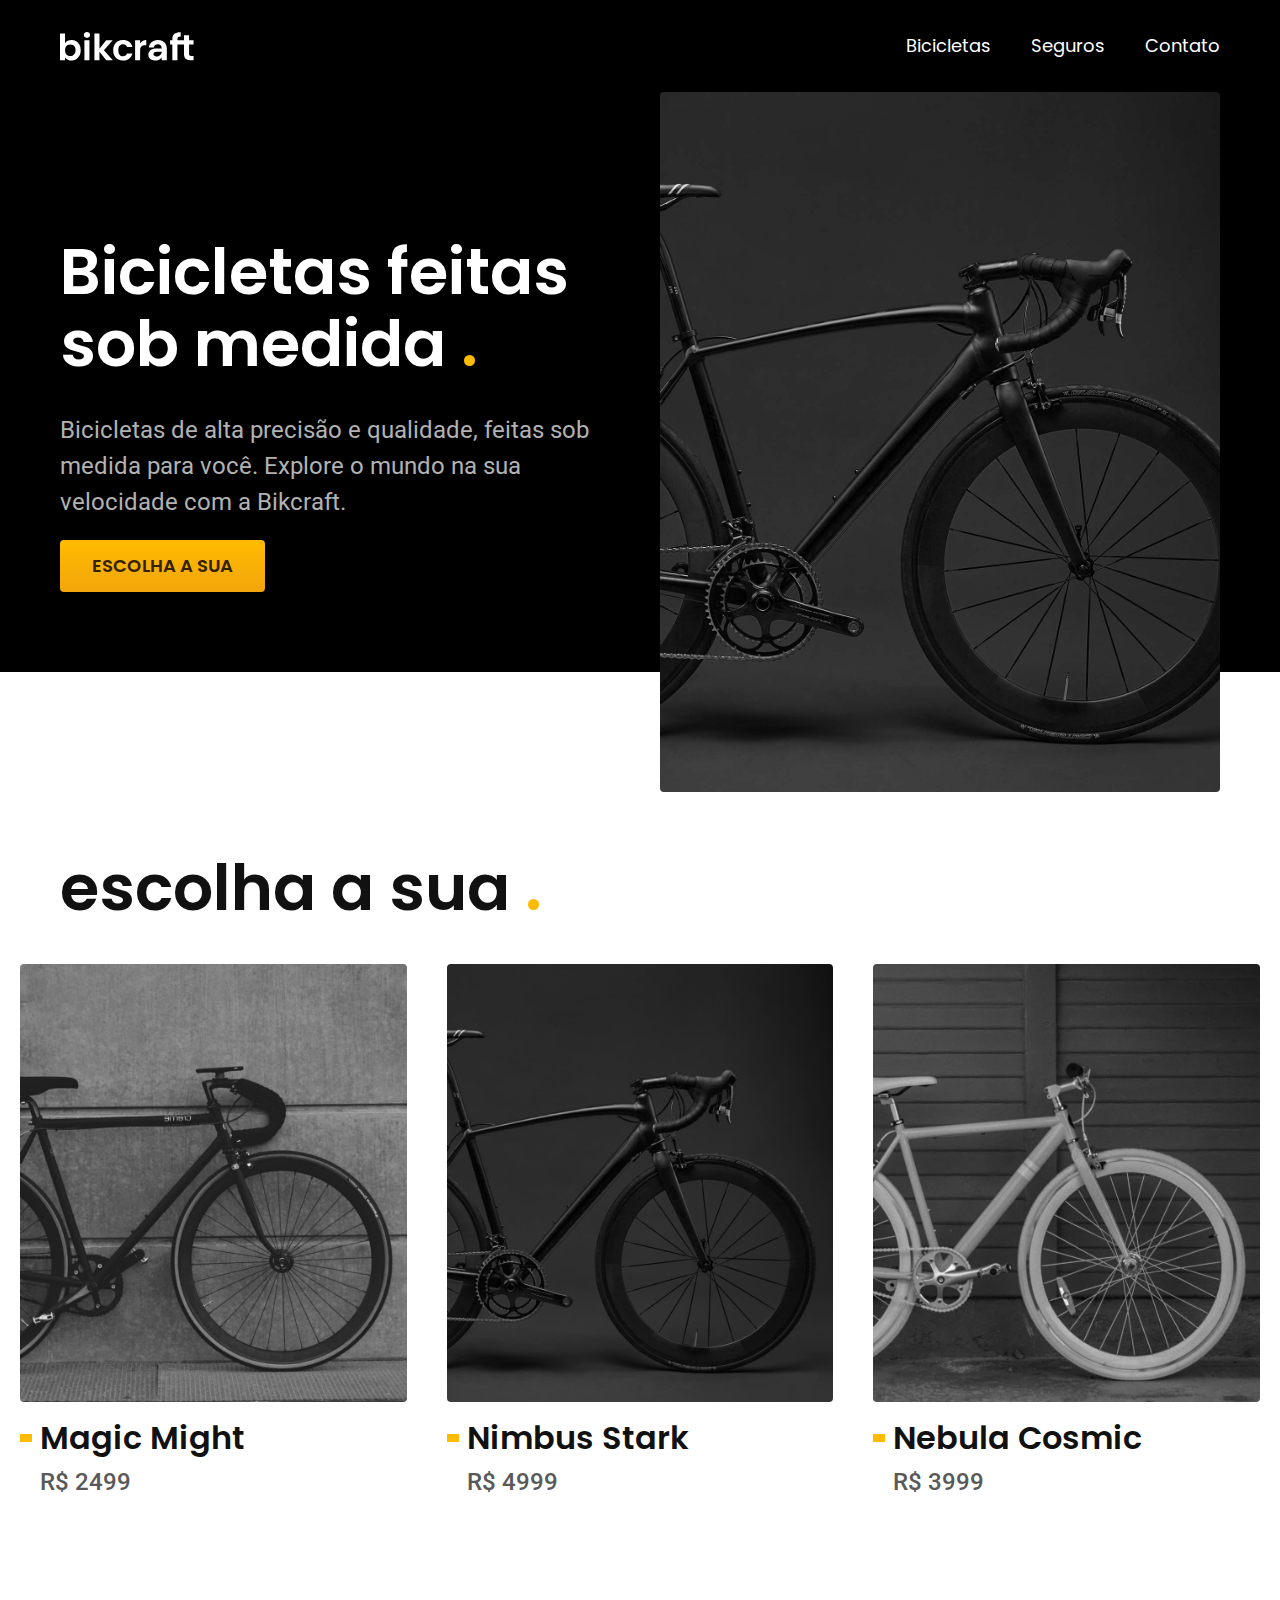
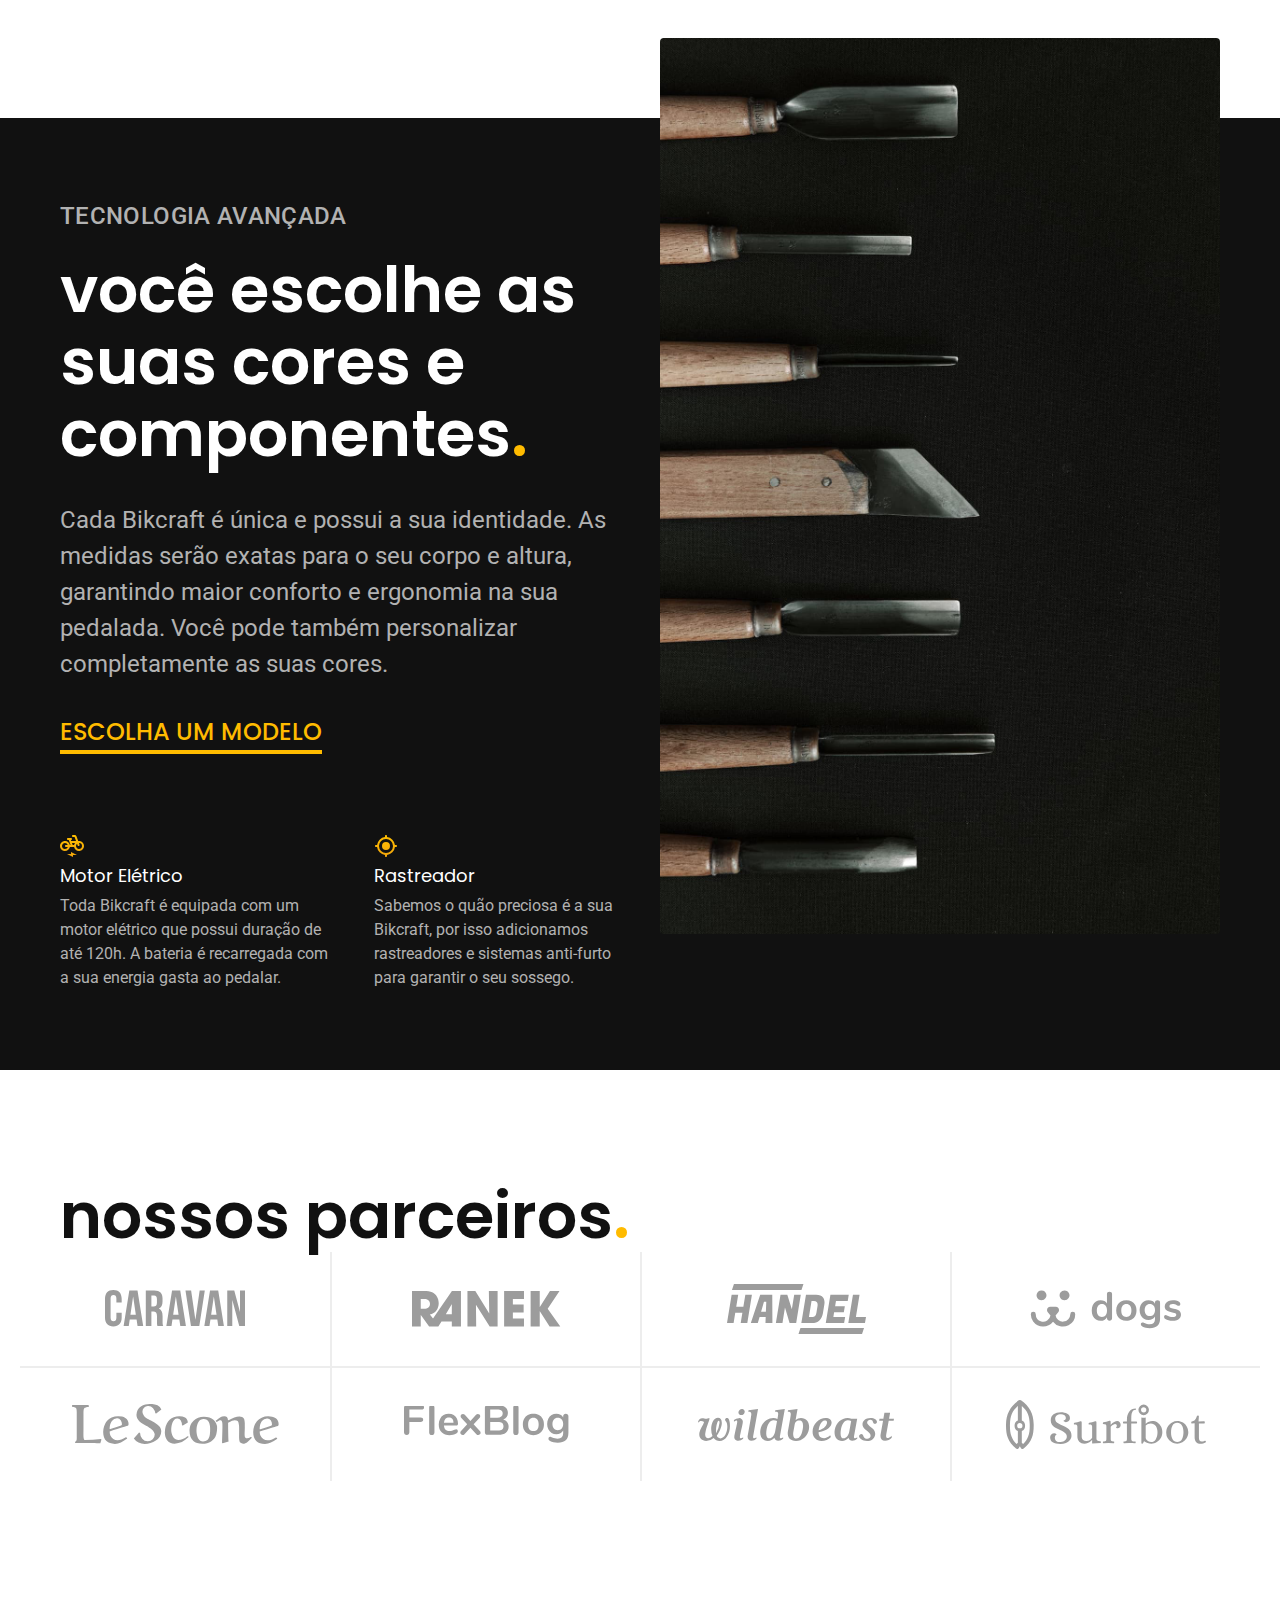
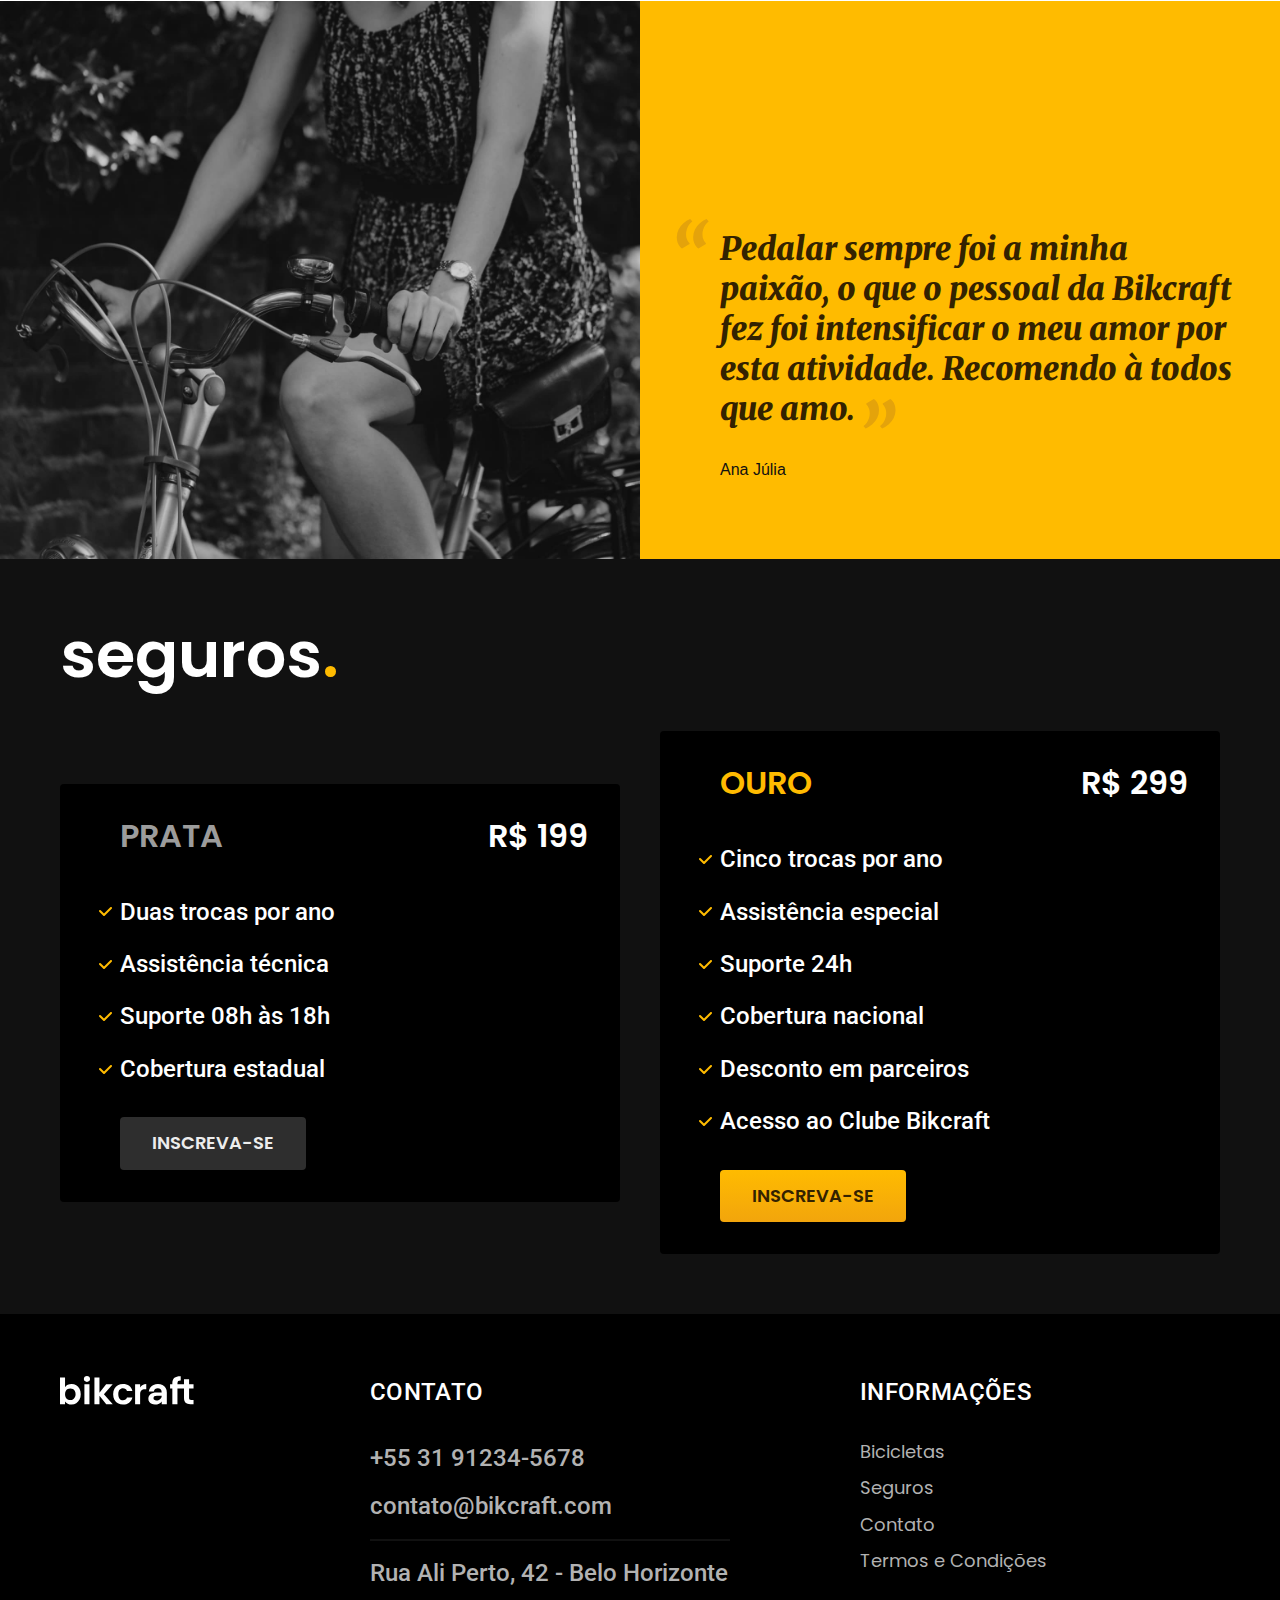
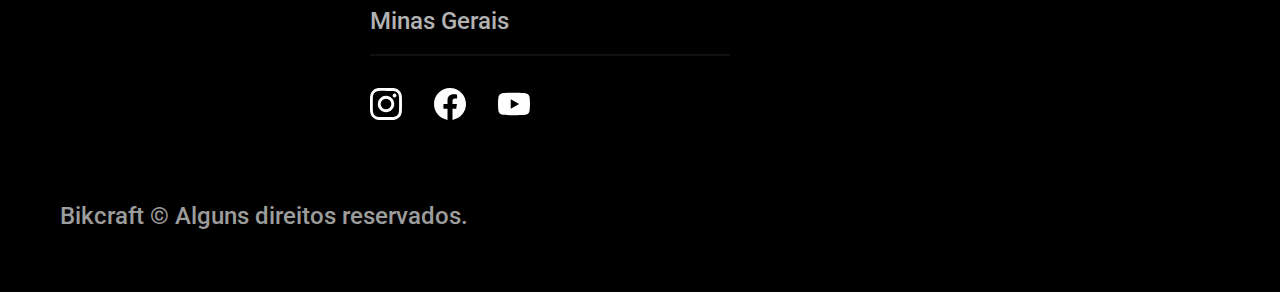
==== commit 5927bef8: "otimizacoes" ====
--- a/index.html
+++ b/index.html
@@ -8,6 +8,7 @@
   <title>Bikcraft - Bicicletas Elétricas</title>
   <meta name="description" content="Bicicletas elétricas de alta precisão e qualidade, feitas sob medida para você. Explore o mundo na sua velocidade com a Bikcraft.">
 
+  <link rel="preload" href="./css/style.css" as="style">
   <link rel="stylesheet" href="./css/style.css">
 
   <link rel="preconnect" href="https://fonts.googleapis.com">
@@ -20,7 +21,7 @@
   <header class="header-bg">
     <div class="header container">
       <a href="./">
-        <img src="./svg-patrocinio/bikcraft.svg" alt="bikcraft">
+        <img src="./svg-patrocinio/bikcraft.svg" width="136" height="32" alt="bikcraft">
       </a>
 
       <nav aria-label="primaria">
@@ -40,9 +41,10 @@
         <p class="font-2-l cor-5">Bicicletas de alta precisão e qualidade, feitas sob medida para você. Explore o mundo na sua velocidade com a Bikcraft.</p>
         <a class="botao" href="./bicicletas.html">Escolha a sua</a>
       </div>
-      <div>
-        <img src="./img-intro/introducao.jpg" alt="Bicicleta elétrica preta">
-      </div>
+      <picture>
+        <source media="(max-width: 800px)" srcset="./img-bicicletas/nimbus.jpg">
+        <img src="./img-intro/introducao.jpg" width="1280" height="1600" alt="Bicicleta elétrica preta">
+      </picture>
     </div>
   </main>
 
@@ -52,7 +54,7 @@
     <ul>
       <li>
         <a href="./bicicletas/magic.html">
-          <img src="./img-bicicletas/img-bicicletas-home/magic-home.jpg" alt="Bicicleta preta">
+          <img src="./img-bicicletas/img-bicicletas-home/magic-home.jpg" width="920" height="1040" alt="Bicicleta preta">
           <h3 class="font-1-xl">Magic Might</h3>
           <span class="font-2-m cor-8">R$ 2499</span>
         </a>
@@ -60,7 +62,7 @@
 
       <li>
         <a href="./bicicletas/nimbus.html">
-          <img src="./img-bicicletas/img-bicicletas-home/nimbus-home.jpg" alt="Bicicleta preta">
+          <img src="./img-bicicletas/img-bicicletas-home/nimbus-home.jpg" width="920" height="1040" alt="Bicicleta preta">
           <h3 class="font-1-xl">Nimbus Stark</h3>
           <span class="font-2-m cor-8">R$ 4999</span>
         </a>
@@ -68,7 +70,7 @@
 
       <li>
         <a href="./bicicletas/nebula.html">
-          <img src="./img-bicicletas/img-bicicletas-home/nebula-home.jpg" alt="Bicicleta preta">
+          <img src="./img-bicicletas/img-bicicletas-home/nebula-home.jpg" width="920" height="1040" alt="Bicicleta preta">
           <h3 class="font-1-xl">Nebula Cosmic</h3>
           <span class="font-2-m cor-8">R$ 3999</span>
         </a>
@@ -86,12 +88,12 @@
 
         <div class="tecnologia-vantagns">
           <div>
-            <img src="./svg-icone-vantagens/eletrica.svg" alt="">
+            <img src="./svg-icone-vantagens/eletrica.svg" width="24" height="24" alt="">
             <h3 class="font-1-m cor-0">Motor Elétrico</h3>
             <p class="font-2-s cor-5">Toda Bikcraft é equipada com um motor elétrico que possui duração de até 120h. A bateria é recarregada com a sua energia gasta ao pedalar.</p>
           </div>
           <div>
-            <img src="./svg-icone-vantagens/rastreador.svg" alt="">
+            <img src="./svg-icone-vantagens/rastreador.svg" width="24" height="24" alt="">
             <h3 class="font-1-m cor-0">Rastreador</h3>
             <p class="font-2-s cor-5">Sabemos o quão preciosa é a sua Bikcraft, por isso adicionamos rastreadores e sistemas anti-furto para garantir o seu sossego.</p>
           </div>
@@ -99,7 +101,7 @@
       </div>
 
       <div class="tecnologia-imagem">
-        <img src="./img-intro/tecnologia.jpg" alt="">
+        <img src="./img-intro/tecnologia.jpg" width="1200" height="1920" alt="">
       </div>
     </div>
   </article>
@@ -107,27 +109,27 @@
   <section class="parceiros" aria-label="nossos parceiros">
     <h2 class="container font-1-xxl">nossos parceiros<span class="cor-p1">.</span></h2>
     <ul>
-      <li><img src="./svg-patrocinio/caravan.svg" alt="caravan"></li>
-      <li><img src="./svg-patrocinio/ranek.svg" alt="ranek"></li>
-      <li><img src="./svg-patrocinio/handel.svg" alt="handel"></li>
-      <li><img src="./svg-patrocinio/dogs.svg" alt="dogs"></li>
-      <li><img src="./svg-patrocinio/lescone.svg" alt="lescone"></li>
-      <li><img src="./svg-patrocinio/flexblog.svg" alt="flexblog"></li>
-      <li><img src="./svg-patrocinio/wildbeast.svg" alt="wildbeast"></li>
-      <li><img src="./svg-patrocinio/surfbot.svg" alt="surfbot"></li>
+      <li><img src="./svg-patrocinio/caravan.svg" width="140" height="38" alt="caravan"></li>
+      <li><img src="./svg-patrocinio/ranek.svg" width="149" height="36" alt="ranek"></li>
+      <li><img src="./svg-patrocinio/handel.svg" width="139" height="50" alt="handel"></li>
+      <li><img src="./svg-patrocinio/dogs.svg" width="152" height="39" alt="dogs"></li>
+      <li><img src="./svg-patrocinio/lescone.svg" width="208" height="41" alt="lescone"></li>
+      <li><img src="./svg-patrocinio/flexblog.svg" width="165" height="38" alt="flexblog"></li>
+      <li><img src="./svg-patrocinio/wildbeast.svg" width="196" height="34" alt="wildbeast"></li>
+      <li><img src="./svg-patrocinio/surfbot.svg" width="200" height="49" alt="surfbot"></li>
     </ul>
   </section>
 
   <section class="depoimento" aria-label="depoimento">
     <div>
-      <img src="./img-intro/depoimento.jpg" alt="pesso pedalando uma bicicleta bikcraft">
+      <img src="./img-intro/depoimento.jpg" width="1560" height="1360" alt="pesso pedalando uma bicicleta bikcraft">
     </div>
 
     <div class="depoimento-conteudo">
       <blockquote class="font-1-xl cor-p5">
         <p>Pedalar sempre foi a minha paixão, o que o pessoal da Bikcraft fez foi intensificar o meu amor por esta atividade. Recomendo à todos que amo.</p>
       </blockquote>
-      <span font-1-mb cor-p4>Ana Júlia</span>
+      <span font-1-m-b cor-p4>Ana Júlia</span>
     </div>
   </section>
 
@@ -164,7 +166,7 @@
 
   <footer class="footer-bg">
     <div class="footer container">
-      <img src="./svg-patrocinio/bikcraft.svg" alt="Bikcraft">
+      <img src="./svg-patrocinio/bikcraft.svg" width="136" height="32" alt="Bikcraft">
       <div class="footer-contato">
         <h3 class="font-2-l-b cor-0">Contato </h3>
         <ul class="cor-5 font-2-m">
@@ -175,13 +177,13 @@
         </ul>
         <div class="footer-redes">
           <a href="./">
-            <img src="./svg-icone-info/instagram.svg" alt="Instagram">
+            <img src="./svg-icone-info/instagram.svg" width="32" height="32" alt="Instagram">
           </a>
           <a href=" ./">
-            <img src="./svg-icone-info/facebook.svg" alt="Facebook">
+            <img src="./svg-icone-info/facebook.svg" width="32" height="32" alt="Facebook">
           </a>
           <a href=" ./">
-            <img src="./svg-icone-info/youtube.svg" alt="YouTube">
+            <img src="./svg-icone-info/youtube.svg" width="32" height="32" alt="YouTube">
           </a>
         </div>
       </div>
--- a/css/style.css
+++ b/css/style.css
@@ -4,9 +4,19 @@
 @import url(./global/header.css);
 @import url(./global/footer.css);
 @import url(./utilidades/componentes.css);
+@import url(./utilidades/formulario.css);
 @import url(./home/introducao.css);
 @import url(./home/tecnologia.css);
 @import url(./home/parceiros.css);
 @import url(./home/depoimento.css);
 @import url(./bicicletas/bicicletas-lista.css);
+@import url(./bicicletas/bicicletas.css);
+@import url(./bicicleta/bicicleta.css);
 @import url(./seguros/seguros.css);
+@import url(./bicicleta/seguro.css);
+@import url(./seguros/vantagens.css);
+@import url(./seguros/perguntas.css);
+@import url(./contato/contato.css);
+@import url(./contato/lojas.css);
+@import url(./orcamento/orcamento.css);
+@import url(./termos/termos.css);
--- a/css/style.css
+++ b/css/style.css
@@ -4,9 +4,19 @@
 @import url(./global/header.css);
 @import url(./global/footer.css);
 @import url(./utilidades/componentes.css);
+@import url(./utilidades/formulario.css);
 @import url(./home/introducao.css);
 @import url(./home/tecnologia.css);
 @import url(./home/parceiros.css);
 @import url(./home/depoimento.css);
 @import url(./bicicletas/bicicletas-lista.css);
+@import url(./bicicletas/bicicletas.css);
+@import url(./bicicleta/bicicleta.css);
 @import url(./seguros/seguros.css);
+@import url(./bicicleta/seguro.css);
+@import url(./seguros/vantagens.css);
+@import url(./seguros/perguntas.css);
+@import url(./contato/contato.css);
+@import url(./contato/lojas.css);
+@import url(./orcamento/orcamento.css);
+@import url(./termos/termos.css);
